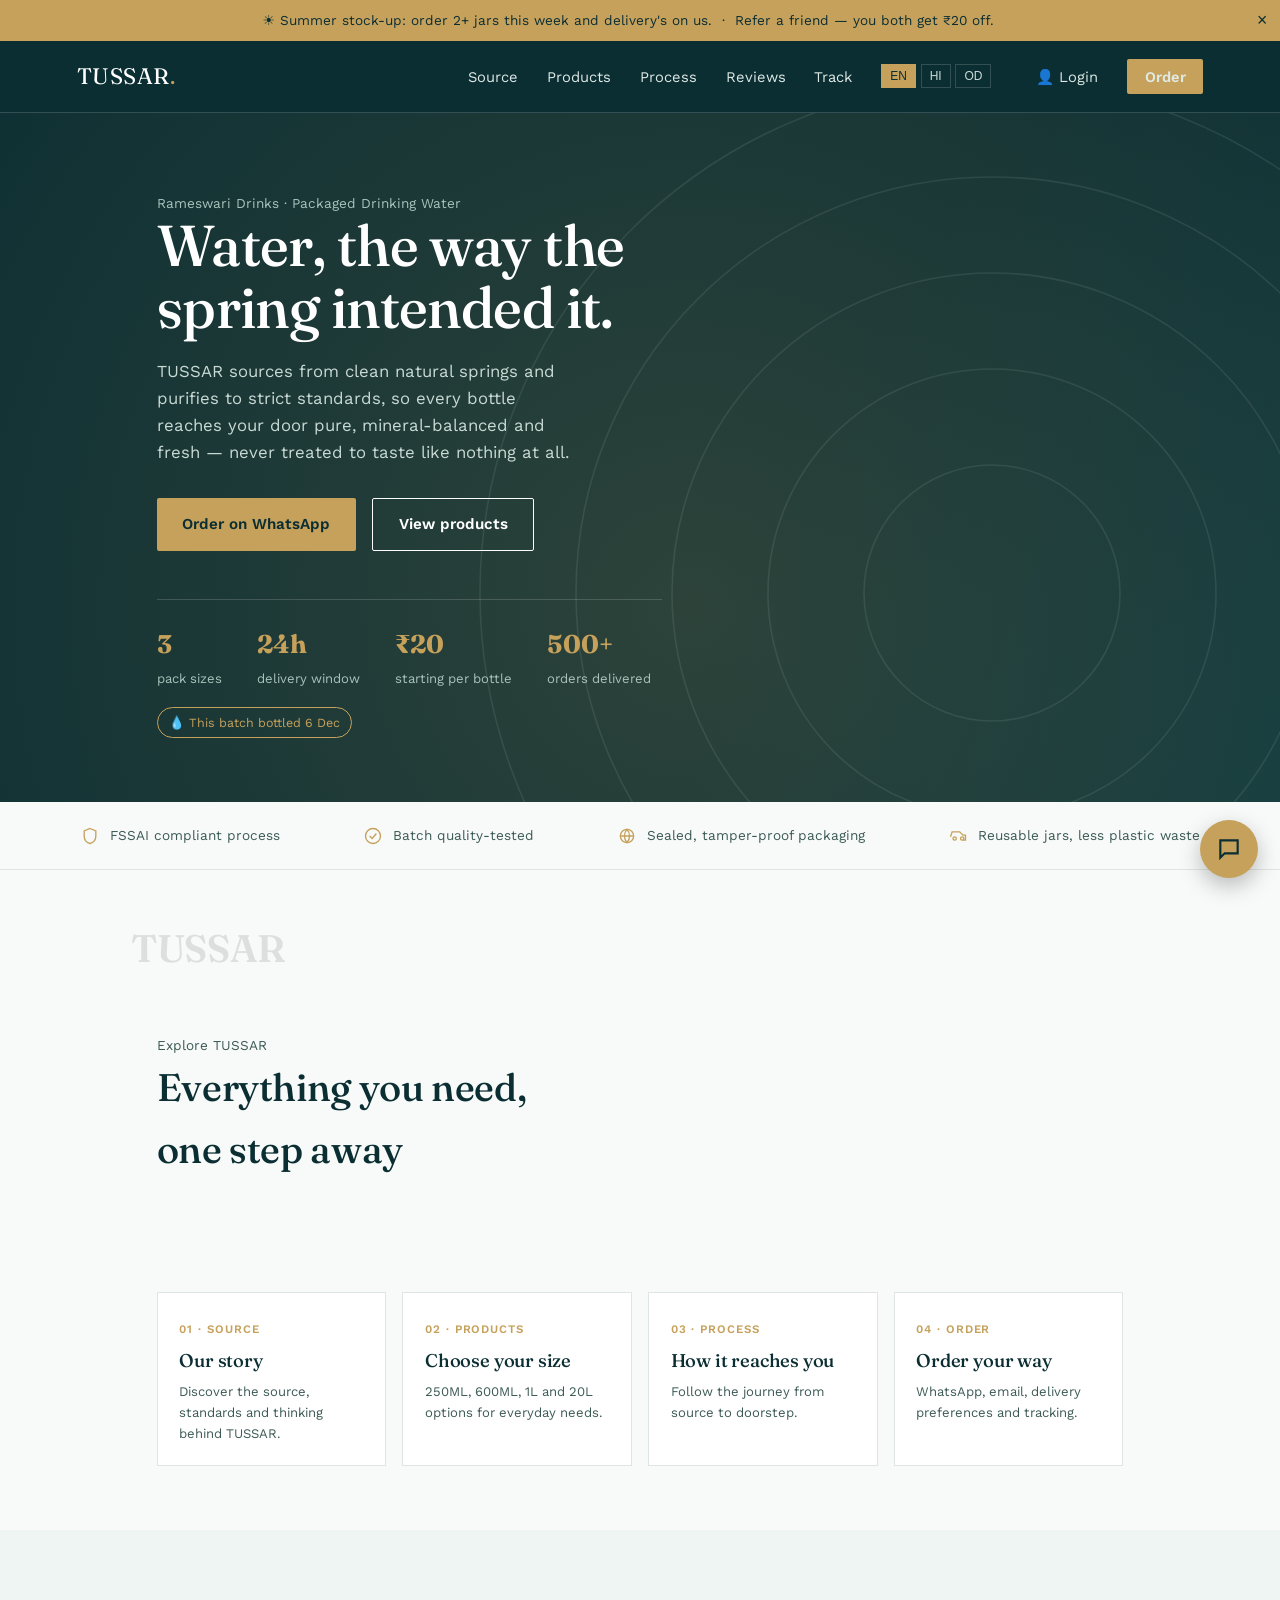
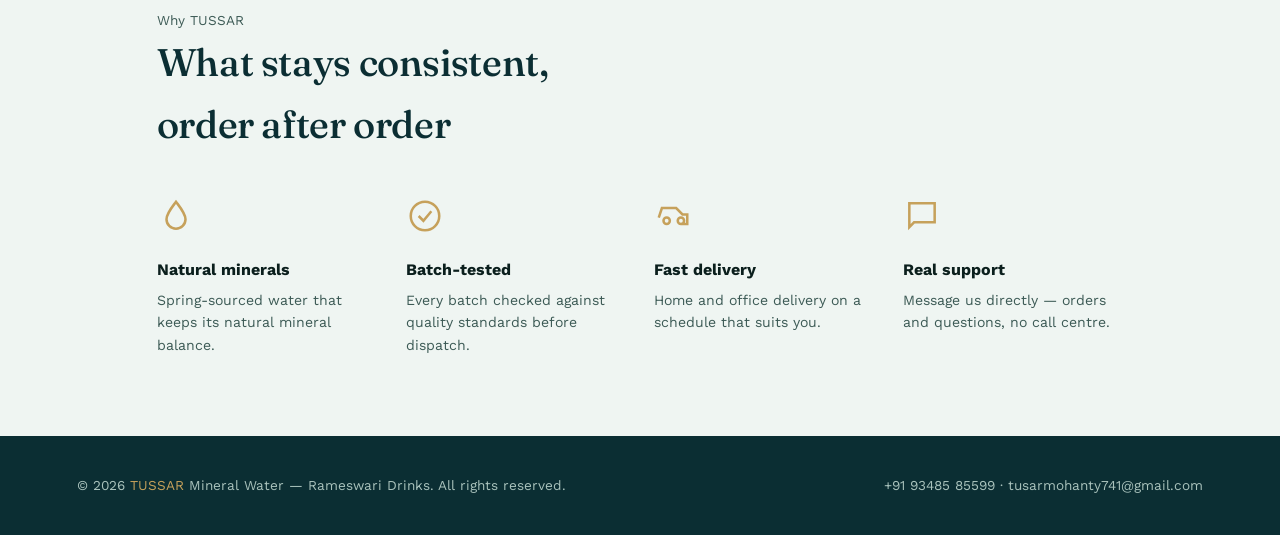
==== index.html @ 0dadae6a "Remove remaining box references and clarify product minimums" ====
<!DOCTYPE html>
<html lang="en">
<head>
<meta charset="utf-8" />
<meta name="viewport" content="width=device-width, initial-scale=1, viewport-fit=cover" />
<title>Water From the Source — TUSSAR</title>
<meta name="description" content="TUSSAR packaged drinking water — 250ML, 600ML and 1L bottles, plus 20L jars. Order directly on WhatsApp." />
<meta property="og:title" content="TUSSAR — Water From the Source" />
<meta property="og:description" content="TUSSAR packaged drinking water. 250ML bottles ₹8.33 each (minimum 24), 600ML bottles ₹15 (minimum 12), 1L bottles ₹20 (minimum 6), and 20L jars ₹60." />
<meta property="og:type" content="website" />
<meta name="twitter:card" content="summary" />
<meta name="twitter:title" content="TUSSAR — Water From the Source" />
<meta name="twitter:description" content="Spring-sourced packaged drinking water, delivered fresh to your door." />
<link rel="preconnect" href="https://fonts.googleapis.com">
<link rel="preconnect" href="https://fonts.gstatic.com" crossorigin>
<link href="https://fonts.googleapis.com/css2?family=Fraunces:opsz,wght@9..144,300;9..144,500;9..144,600&family=Work+Sans:wght@400;500;600&display=swap" rel="stylesheet">
<style>
:root{
  --deep:#0B2E33; --teal:#124953; --mist:#EFF5F2; --paper:#F7FAF8;
  --stone:#3C5A55; --gold:#C6A15B; --ink:#0B1F1D; --line:rgba(255,255,255,.16);
}
:root:not([data-theme="light"]){}
@media (prefers-color-scheme: dark){ :root:not([data-theme="light"]){ } }
:root[data-theme="dark"]{}
*{box-sizing:border-box;margin:0;padding:0}
html{scroll-behavior:smooth;scroll-padding-top:env(safe-area-inset-top,0px)}
body{
  font-family:"Work Sans",system-ui,Arial,sans-serif;background:var(--paper);color:var(--ink);
  line-height:1.6;overflow-x:hidden;
  padding-top:env(safe-area-inset-top,0px);padding-bottom:env(safe-area-inset-bottom,0px);
}
h1,h2,h3{font-family:"Fraunces",Georgia,serif;font-weight:500;letter-spacing:-.01em;color:var(--deep)}
img,svg{max-width:100%}
a{color:inherit}
.wrap{max-width:1120px;margin:0 auto;padding:0 6vw}
.btn{display:inline-flex;align-items:center;gap:.5rem;background:var(--deep);color:#fff;border:none;
  padding:.85rem 1.6rem;border-radius:2px;font-size:.95rem;font-weight:600;cursor:pointer;text-decoration:none;
  transition:background .2s ease}
.btn:hover{background:var(--teal)}
.btn-ghost{background:transparent;border:1px solid var(--deep);color:var(--deep)}
.btn-ghost:hover{background:var(--deep);color:#fff}
.btn-gold{background:var(--gold);color:var(--deep)}
.btn-gold:hover{background:#b18e49}

/* NAV */
header.nav{position:sticky;top:env(safe-area-inset-top,0px);z-index:50;background:var(--deep);
  border-bottom:1px solid var(--line)}
.nav-row{display:flex;align-items:center;justify-content:space-between;padding:1.1rem 6vw;color:#fff}
.brand{font-family:"Fraunces",serif;font-size:1.4rem;color:#fff;letter-spacing:.02em}
.brand span{color:var(--gold)}
.nav-links{list-style:none;display:flex;gap:1.8rem;align-items:center}
.nav-links a{text-decoration:none;color:#dfeae6;font-size:.92rem}
.nav-links a:hover{color:#fff}
.nav-order{background:var(--gold);color:var(--deep);padding:.55rem 1.1rem;border-radius:2px;font-weight:600;font-size:.88rem}
.menu-btn{display:none;background:none;border:none;color:#fff;font-size:1.5rem;cursor:pointer}

/* HERO */
.hero{background:var(--deep);color:#EFF5F2;position:relative;overflow:hidden}
.hero .wrap{display:grid;grid-template-columns:1.1fr .9fr;gap:3rem;align-items:center;
  padding-top:5rem;padding-bottom:4rem;position:relative;z-index:2}
.hero h1{color:#fff;font-size:clamp(2.3rem,4.6vw,3.6rem);line-height:1.08;max-width:14ch}
.hero p.lead{max-width:42ch;color:#c9dad5;margin-top:1.2rem;font-size:1.05rem}
.hero .cta-row{display:flex;gap:1rem;margin-top:2rem;flex-wrap:wrap}
.hero .stats{display:flex;gap:2.2rem;margin-top:3rem;border-top:1px solid var(--line);padding-top:1.5rem}
.hero .stats div b{display:block;font-family:"Fraunces",serif;font-size:1.6rem;color:var(--gold)}
.hero .stats div span{font-size:.82rem;color:#a9c2bc}
.contour{position:absolute;inset:0;opacity:.5;z-index:1}

/* SECTION shell */
.section{padding:5rem 0}
.eyebrow{font-size:.85rem;color:var(--stone)}
.section h2{font-size:clamp(1.8rem,3vw,2.4rem);max-width:16ch}
.two-col{display:grid;grid-template-columns:1fr 1fr;gap:3.5rem;align-items:center}
.section p.body{color:var(--stone);max-width:56ch;margin-top:1rem}

/* ABOUT */
.about{background:var(--mist)}
.ring-art{aspect-ratio:1/1;display:flex;align-items:center;justify-content:center}

/* PRODUCTS */
.grid3{display:grid;grid-template-columns:repeat(3,1fr);gap:1.6rem;margin-top:2.6rem}
.card{background:var(--paper);border:1px solid #dfe6e2;padding:2rem 1.6rem;position:relative}
.card .icon{width:64px;height:64px;margin-bottom:1.2rem}
.card h3{font-size:1.15rem}
.card .price{font-family:"Fraunces",serif;font-size:1.7rem;color:var(--deep);margin:.6rem 0}
.card .price small{font-family:"Work Sans";font-size:.85rem;color:var(--stone);font-weight:400}
.card ul{margin:.8rem 0 1.4rem;padding-left:1.1rem;color:var(--stone);font-size:.9rem}
.card ul li{margin-bottom:.3rem}
.card .btn{width:100%;justify-content:center}

/* FEATURES */
.features-row{display:grid;grid-template-columns:repeat(4,1fr);gap:1.8rem;margin-top:2.6rem}
.feat h4{font-size:1rem;margin-bottom:.4rem}
.feat p{font-size:.88rem;color:var(--stone)}
.feat .icon{width:38px;height:38px;margin-bottom:.9rem;color:var(--gold)}

/* GALLERY */
.gallery{background:var(--deep);color:#EFF5F2}
.gallery h2{color:#fff}
.gal-grid{display:grid;grid-template-columns:repeat(4,1fr);gap:1px;margin-top:2.6rem;background:var(--line)}
.gal-tile{background:var(--teal);padding:2.2rem 1.2rem;display:flex;flex-direction:column;gap:1rem;min-height:190px}
.gal-tile .icon{width:34px;height:34px;color:var(--gold)}
.gal-tile h4{font-size:.95rem;color:#fff;font-weight:500;font-family:"Work Sans"}
.gal-tile p{font-size:.82rem;color:#b9cfc9}

/* REVIEWS */
.rev-grid{display:grid;grid-template-columns:repeat(3,1fr);gap:1.5rem;margin-top:2.6rem}
.rev-card{border-left:3px solid var(--gold);padding:.2rem 0 .2rem 1.2rem}
.rev-card p{font-style:italic;color:var(--stone)}
.rev-card b{display:block;margin-top:.8rem;font-size:.9rem;color:var(--deep)}
.rev-form{margin-top:2.6rem;display:grid;grid-template-columns:1fr 1fr auto;gap:.8rem}
.rev-form textarea{grid-column:1/4}
.rev-form input,.rev-form textarea{border:1px solid #cfd9d5;padding:.7rem;font-family:inherit;background:var(--paper)}

/* ORDER */
.order{background:var(--mist)}
.order-panel{display:grid;grid-template-columns:1fr 1fr;gap:3rem}
.order-form{display:grid;gap:.9rem}
.order-form input,.order-form select,.order-form textarea{
  border:1px solid #cfd9d5;padding:.8rem;font-family:inherit;font-size:.95rem;background:#fff}
.order-form label{font-size:.82rem;color:var(--stone);margin-bottom:-.4rem}
.total-row{font-family:"Fraunces",serif;font-size:1.3rem;color:var(--deep)}
.contact-card{background:var(--deep);color:#fff;padding:2.2rem}
.contact-card h3{color:#fff;font-size:1.2rem;margin-bottom:1.2rem}
.contact-card a{display:block;color:#dfeae6;text-decoration:none;margin-bottom:.7rem;font-size:.95rem}
.contact-card a:hover{color:var(--gold)}
.contact-intro{color:#a9c2bc;font-size:.88rem;margin:-.5rem 0 1.1rem}
.contact-action{display:flex!important;align-items:center;gap:.75rem;padding:.75rem .8rem;border:1px solid rgba(255,255,255,.14);border-radius:8px;margin-bottom:.65rem!important;background:rgba(255,255,255,.04)}
.contact-action span{display:flex;flex-direction:column;line-height:1.25}
.contact-action small{color:#a9c2bc;font-size:.72rem;margin-top:.15rem}
.order-actions{display:grid;grid-template-columns:1fr 1fr 1fr;gap:.65rem}
.order-actions .btn{width:100%;text-align:center;display:flex;align-items:center;justify-content:center;min-height:48px}
.btn-mail{background:#fff;color:var(--deep);border:1px solid var(--deep);font-family:inherit;font-weight:600;cursor:pointer}
.btn-call{background:var(--teal);color:#fff!important;border:1px solid var(--teal);text-decoration:none;font-family:inherit;font-weight:600}
.btn-mail:hover,.btn-call:hover{transform:translateY(-2px)}
.voice-order-btn{width:100%;margin-top:.7rem;border:1px dashed var(--gold);background:rgba(198,161,91,.08);color:var(--deep);padding:.75rem;font:600 .9rem "Work Sans",sans-serif;cursor:pointer;border-radius:2px}
.voice-order-btn:hover{background:rgba(198,161,91,.18);transform:translateY(-1px)}
.voice-order-status{font-size:.78rem;color:var(--stone);margin-top:.45rem}
.delivery-eta{margin-top:.8rem;padding:.75rem;border-left:3px solid var(--gold);background:rgba(198,161,91,.08);color:#dfeae6;font-size:.84rem;display:none}
.delivery-eta.show{display:block}
@media(max-width:700px){.order-actions{grid-template-columns:1fr}.order-actions .btn{min-height:52px}}

/* DELIVERY OPTIONS */
.delivery-options{display:grid;gap:.65rem;margin-top:.25rem}.delivery-option{display:flex;align-items:flex-start;gap:.6rem;border:1px solid #cfd9d5;background:#fff;padding:.7rem .8rem}.delivery-option input{margin-top:.25rem}.delivery-option strong{display:block;color:var(--deep);font-size:.9rem}.delivery-option small{display:block;color:var(--stone);font-size:.75rem}.delivery-base{font-size:.78rem;color:var(--stone);margin-top:.35rem}.delivery-base a{color:var(--deep);font-weight:600}.delivery-breakdown{font-size:.82rem;color:var(--stone)}
/* ORDER TRACKING */
.tracking{background:var(--paper)}
.track-box{max-width:760px;margin:2rem auto 0;background:#fff;border:1px solid #dfe6e2;padding:1.5rem}
.track-form{display:grid;grid-template-columns:1fr auto;gap:.7rem}
.track-form input{border:1px solid #cfd9d5;padding:.8rem;font-family:inherit;font-size:.95rem}
.track-result{display:none;margin-top:1.4rem;border-top:1px solid #dfe6e2;padding-top:1.3rem}
.track-result.show{display:block}
.track-id{font-family:"Fraunces",serif;color:var(--deep);font-size:1.15rem;margin-bottom:1rem}
.track-steps{display:grid;gap:.8rem}
.track-step{display:flex;align-items:center;gap:.8rem;color:#8a9b97}
.track-dot{width:28px;height:28px;border:2px solid #cfd9d5;border-radius:50%;display:grid;place-items:center;flex-shrink:0;font-size:.75rem}
.track-step.active{color:var(--deep);font-weight:600}
.track-step.active .track-dot{background:var(--gold);border-color:var(--gold);color:var(--deep)}
.track-note{font-size:.8rem;color:var(--stone);margin-top:1rem}
@media(max-width:560px){.track-form{grid-template-columns:1fr}.track-box{padding:1rem}}
/* FOOTER */
footer{background:var(--deep);color:#a9c2bc;padding:2.4rem 6vw;font-size:.85rem;
  display:flex;justify-content:space-between;flex-wrap:wrap;gap:.6rem}
footer span{color:var(--gold)}

/* ACCOUNT / LOGIN */
.account-btn{border:1px solid rgba(255,255,255,.28);background:transparent;color:#fff;padding:.55rem .8rem;border-radius:3px;cursor:pointer;font:600 .82rem "Work Sans",sans-serif;transition:.2s}
.account-btn:hover{background:var(--gold);color:var(--deep);border-color:var(--gold)}
.auth-overlay{position:fixed;inset:0;background:rgba(3,18,20,.72);backdrop-filter:blur(5px);z-index:200;display:none;align-items:center;justify-content:center;padding:1rem}
.auth-overlay.open{display:flex}
.auth-modal{width:min(430px,94vw);max-height:90vh;overflow:auto;background:#fff;border:1px solid #dfe6e2;box-shadow:0 20px 60px rgba(0,0,0,.3);padding:1.5rem;position:relative}
.auth-close{position:absolute;right:1rem;top:.8rem;border:none;background:none;font-size:1.5rem;color:var(--stone);cursor:pointer}
.auth-modal h2{font-size:1.7rem;margin-bottom:.25rem}
.auth-sub{font-size:.82rem;color:var(--stone);margin-bottom:1.2rem}
.auth-tabs{display:grid;grid-template-columns:1fr 1fr;border-bottom:1px solid #dfe6e2;margin-bottom:1rem}
.auth-tab{border:none;background:none;padding:.7rem;cursor:pointer;color:var(--stone);font-weight:600}
.auth-tab.active{color:var(--deep);border-bottom:2px solid var(--gold)}
.auth-form{display:grid;gap:.75rem}
.auth-form label{font-size:.78rem;color:var(--stone)}
.auth-form input{border:1px solid #cfd9d5;padding:.75rem;font:inherit;width:100%}
.auth-form button{margin-top:.25rem}
.auth-note{font-size:.72rem;color:#71817d;margin-top:.8rem;line-height:1.5}
.profile-panel{display:none}
.profile-panel.show{display:block}
.profile-head{display:flex;align-items:center;gap:.8rem;padding:.9rem;background:var(--mist);margin-bottom:1rem}
.profile-avatar{width:44px;height:44px;border-radius:50%;background:var(--deep);color:var(--gold);display:grid;place-items:center;font-size:1.1rem}
.profile-head strong{display:block;color:var(--deep)}
.profile-head small{color:var(--stone)}
.profile-card{border:1px solid #dfe6e2;padding:1rem;margin-bottom:.75rem}
.profile-card h3{font-size:1rem;margin-bottom:.7rem}
.profile-actions{display:grid;grid-template-columns:1fr 1fr;gap:.6rem}
.profile-actions button{padding:.7rem;border:1px solid #cfd9d5;background:#fff;cursor:pointer;font:600 .8rem "Work Sans",sans-serif}
.profile-actions button:hover{background:var(--mist)}
.order-history{display:grid;gap:.55rem}
.history-item{border:1px solid #dfe6e2;padding:.7rem;font-size:.8rem}
.history-item strong{color:var(--deep)}
.history-empty{font-size:.8rem;color:var(--stone)}
.payment-box{background:var(--mist);padding:.8rem;font-size:.8rem;color:var(--stone)}
@media(max-width:700px){.account-btn{padding:.5rem .65rem}.account-btn span{display:none}}
/* CHATBOT */
#chat-toggle{position:fixed;bottom:22px;right:22px;z-index:80;width:58px;height:58px;border-radius:50%;
  background:var(--gold);border:none;cursor:pointer;box-shadow:0 8px 22px rgba(0,0,0,.25);
  display:flex;align-items:center;justify-content:center}
#chat-toggle svg{width:26px;height:26px;color:var(--deep)}
#chat-panel{position:fixed;bottom:92px;right:22px;z-index:80;width:min(340px,88vw);height:min(460px,70vh);
  background:#fff;border:1px solid #dfe6e2;box-shadow:0 16px 40px rgba(0,0,0,.22);display:none;
  flex-direction:column;overflow:hidden}
#chat-panel.open{display:flex}
.chat-head{background:var(--deep);color:#fff;padding:.9rem 1.1rem}
.chat-head-row{display:flex;align-items:center;justify-content:space-between;gap:.5rem}
.chat-head b{font-family:"Fraunces",serif;font-weight:500}
.chat-head span{display:block;font-size:.78rem;color:#a9c2bc}
.chat-icon-btn{border:1px solid rgba(255,255,255,.25);background:transparent;color:#fff;border-radius:50%;width:32px;height:32px;cursor:pointer}
.chat-icon-btn.active{background:var(--gold);color:var(--deep)}
.chat-languages{display:flex;gap:.35rem;margin-top:.55rem}
.chat-lang{border:1px solid rgba(255,255,255,.3);background:transparent;color:#fff;padding:.25rem .5rem;border-radius:14px;font-size:.7rem;cursor:pointer}
.chat-lang.active{background:var(--gold);border-color:var(--gold);color:var(--deep)}
.chat-body{flex:1;overflow-y:auto;padding:.9rem;display:flex;flex-direction:column;gap:.6rem;background:var(--mist)}
.msg{max-width:85%;padding:.6rem .8rem;font-size:.88rem;border-radius:2px;line-height:1.45;white-space:pre-wrap}
.msg.bot{background:#fff;border:1px solid #dfe6e2;align-self:flex-start}
.msg.user{background:var(--deep);color:#fff;align-self:flex-end}
.chips{display:flex;flex-wrap:wrap;gap:.4rem;padding:.6rem .9rem;border-top:1px solid #eef1ef}
.chip{font-size:.76rem;border:1px solid var(--gold);color:var(--stone);background:#fff;padding:.35rem .6rem;border-radius:20px;cursor:pointer}
.chip:hover{background:var(--gold);color:var(--deep)}
.chat-input{display:flex;border-top:1px solid #eef1ef}
.chat-input input{flex:1;min-width:0;border:none;padding:.8rem;font-family:inherit;font-size:.88rem}
.chat-input button{border:none;background:var(--deep);color:#fff;padding:0 .8rem;cursor:pointer}
#chatMic.listening{background:var(--gold);color:var(--deep);animation:chatPulse 1s infinite}
@keyframes chatPulse{50%{transform:scale(1.08)}}

/* TRUST STRIP */
.trust{background:var(--paper);border-bottom:1px solid #dfe6e2}
.trust-row{display:flex;justify-content:space-between;gap:1.2rem;padding:1.4rem 0;flex-wrap:wrap}
.trust-item{display:flex;align-items:center;gap:.6rem;font-size:.85rem;color:var(--stone)}
.trust-item svg{width:20px;height:20px;color:var(--gold);flex-shrink:0}

/* PLANS */
.plans{background:var(--paper)}
.plan-row{display:grid;grid-template-columns:repeat(3,1fr);gap:1.6rem;margin-top:2.6rem}
.plan{border:1px solid #dfe6e2;padding:1.8rem}
.plan.pop{border-color:var(--gold);position:relative}
.plan.pop:before{content:"Most chosen";position:absolute;top:-12px;left:1.8rem;background:var(--gold);
  color:var(--deep);font-size:.72rem;font-weight:600;padding:.25rem .6rem}
.plan h4{font-family:"Fraunces",serif;font-size:1.1rem;color:var(--deep);margin-bottom:.4rem}
.plan .p{font-size:.88rem;color:var(--stone);margin-bottom:1rem}
.plan ul{padding-left:1.1rem;color:var(--stone);font-size:.88rem}
.plan ul li{margin-bottom:.3rem}

/* PINCODE CHECK */
.pincode-check{margin-top:1.4rem;display:flex;gap:.6rem}
.pincode-check input{flex:1;border:1px solid #cfd9d5;padding:.7rem;font-family:inherit;background:#fff}
#pincodeResult{margin-top:.7rem;font-size:.86rem}

/* FAQ ACCORDION */
.faq-list{margin-top:2.2rem;border-top:1px solid #dfe6e2}
.faq-item{border-bottom:1px solid #dfe6e2}
.faq-q{width:100%;text-align:left;background:none;border:none;padding:1.1rem 0;font-family:"Fraunces",serif;
  font-size:1.02rem;color:var(--deep);cursor:pointer;display:flex;justify-content:space-between;
  align-items:center;gap:1rem}
.faq-q span{font-size:1.2rem;color:var(--gold);flex-shrink:0}
.faq-a{max-height:0;overflow:hidden;color:var(--stone);font-size:.92rem;transition:max-height .25s ease}
.faq-item.open .faq-a{max-height:200px;padding-bottom:1.1rem}

@media (max-width:860px){
  .hero .wrap{grid-template-columns:1fr;padding-top:3rem}
  .contour{display:none}
  .two-col,.order-panel{grid-template-columns:1fr}
  .grid3,.features-row,.gal-grid,.rev-grid,.plan-row{grid-template-columns:1fr 1fr}

  /* Mobile navigation: keep the menu above the page and close it after navigation. */
  header.nav{position:sticky;top:env(safe-area-inset-top,0px);z-index:100}
  .nav-row{position:relative}
  .nav-links{
    display:none;
    position:absolute;
    top:100%;
    left:0;
    right:0;
    max-height:calc(100vh - 78px);
    overflow-y:auto;
    -webkit-overflow-scrolling:touch;
    background:var(--deep);
    flex-direction:column;
    align-items:center;
    gap:0;
    padding:1rem 6vw 1.25rem;
    border-top:1px solid var(--line);
    box-shadow:0 12px 24px rgba(0,0,0,.22);
  }
  .nav-links.open{display:flex}
  .nav-links li{width:100%;text-align:center}
  .nav-links a{
    display:block;
    padding:.9rem .5rem;
  }
  .nav-links .nav-order{margin:.5rem auto 0;width:max-content}
  .menu-btn{display:block;position:relative;z-index:101}
  .trust-row{justify-content:flex-start}
}
@media (max-width:560px){
  .grid3,.features-row,.gal-grid,.rev-grid,.plan-row{grid-template-columns:1fr}
  .rev-form{grid-template-columns:1fr}
  .rev-form textarea{grid-column:auto}
  #chat-panel{right:12px;bottom:84px;width:92vw}
  .pincode-check{flex-direction:column}
  footer{flex-direction:column;text-align:left}
}

/* PROGRESS BAR */
#scrollBar{position:fixed;top:env(safe-area-inset-top,0px);left:0;height:3px;background:var(--gold);
  width:0%;z-index:90;transition:width .1s linear}

/* SEASONAL BANNER */
#seasonBanner{background:var(--gold);color:var(--deep);text-align:center;font-size:.85rem;
  padding:.6rem 2.5rem .6rem 1rem;position:relative}
#seasonBanner button{position:absolute;right:.8rem;top:50%;transform:translateY(-50%);background:none;
  border:none;font-size:1.1rem;cursor:pointer;color:var(--deep)}

/* LANG TOGGLE */
.lang-toggle{display:flex;gap:.3rem;margin-right:1rem}
.lang-toggle button{background:none;border:1px solid var(--line);color:#c9dad5;font-size:.75rem;
  padding:.25rem .5rem;cursor:pointer}
.lang-toggle button.active{background:var(--gold);color:var(--deep);border-color:var(--gold)}
.lang-toggle button{position:relative;overflow:hidden;transition:transform .18s ease,box-shadow .18s ease,background .18s ease}
.lang-toggle button:active{transform:scale(.9)}
.lang-toggle button.lang-selected{animation:langPop .45s ease}
@keyframes langPop{
  0%{transform:scale(.9)}
  55%{transform:scale(1.12)}
  100%{transform:scale(1)}
}
.nav-links a{transition:color .2s ease,transform .2s ease}
.nav-links a:active{transform:scale(.94)}
.nav-links a.nav-clicked{animation:navTap .35s ease}
@keyframes navTap{
  50%{color:var(--gold);transform:scale(1.06)}
}

/* HERO ANIMATION */
@keyframes riseIn{from{opacity:0;transform:translateY(14px)}to{opacity:1;transform:translateY(0)}}
.hero .wrap>div:first-child>*{animation:riseIn .7s ease both}
.hero .wrap>div:first-child>*:nth-child(2){animation-delay:.08s}
.hero .wrap>div:first-child>*:nth-child(3){animation-delay:.16s}
.hero .wrap>div:first-child>*:nth-child(4){animation-delay:.24s}
.hero .wrap>div:first-child>*:nth-child(5){animation-delay:.32s}
@media (prefers-reduced-motion:reduce){.hero .wrap>div:first-child>*{animation:none}}

/* BULK TABLE */
.bulk-table{width:100%;border-collapse:collapse;font-size:.85rem;margin-top:.8rem}
.bulk-table td{padding:.35rem 0;color:var(--stone);border-top:1px solid #dfe6e2}
.bulk-table td:last-child{text-align:right;color:var(--deep);font-weight:600}

/* CORPORATE FORM */
.corp{background:var(--deep);color:#fff}
.corp h2{color:#fff}
.corp .body{color:#c9dad5}
.corp-form{display:grid;grid-template-columns:1fr 1fr;gap:.9rem;margin-top:2rem}
.corp-form textarea{grid-column:1/3}
.corp-form input,.corp-form textarea{border:1px solid var(--line);background:var(--teal);color:#fff;
  padding:.8rem;font-family:inherit}
.corp-form input::placeholder,.corp-form textarea::placeholder{color:#a9c2bc}
.corp-form button{grid-column:1/3;justify-self:start}

/* GEO + REPEAT */
.geo-link{background:none;border:none;color:var(--gold);text-decoration:underline;cursor:pointer;
  font-size:.82rem;padding:0;margin-top:.6rem}
.repeat-btn{font-size:.82rem;background:none;border:1px dashed var(--stone);color:var(--stone);
  padding:.5rem .8rem;cursor:pointer;margin-bottom:.4rem}

/* PRINT RECEIPT */
#receipt{display:none}
@media print{
  body *{visibility:hidden}
  #receipt,#receipt *{visibility:visible}
  #receipt{display:block;position:absolute;top:0;left:0;width:100%;padding:2rem}
}

@media (max-width:860px){
  .corp-form{grid-template-columns:1fr}
  .corp-form textarea,.corp-form button{grid-column:auto}
  .lang-toggle{margin:0 0 .6rem}
}

/* CUSTOM SCROLLBAR + CURSOR */
::-webkit-scrollbar{width:10px}
::-webkit-scrollbar-track{background:var(--mist)}
::-webkit-scrollbar-thumb{background:var(--gold);border:2px solid var(--mist)}
a,button,.btn,.chip,.faq-q{cursor:url('data:image/svg+xml;utf8,<svg xmlns="http://www.w3.org/2000/svg" width="22" height="22"><circle cx="11" cy="11" r="8" fill="none" stroke="%23C6A15B" stroke-width="2"/></svg>') 11 11,pointer}

/* WAVY DIVIDER */
.wave{display:block;width:100%;line-height:0;margin-top:-1px}
.wave svg{width:100%;height:60px;display:block}

/* RIPPLE */
.btn{position:relative;overflow:hidden}
.ripple{position:absolute;border-radius:50%;background:rgba(255,255,255,.5);transform:scale(0);
  animation:rippleAnim .55s ease-out;pointer-events:none}
@keyframes rippleAnim{to{transform:scale(3);opacity:0}}

/* LIQUID TEXT */
.liquid{font-family:"Fraunces",serif;font-size:clamp(2.2rem,7vw,4.5rem);font-weight:600;
  background:linear-gradient(0deg,var(--gold) 0%,var(--gold) 50%,#dcdfdd 50%,#dcdfdd 100%);
  background-size:100% 220%;background-position:0 100%;-webkit-background-clip:text;background-clip:text;
  color:transparent;transition:background-position 1.8s ease}
.liquid.filled{background-position:0 0}

/* CARD TILT + SHINE + TINTS */
.card{transition:transform .3s ease,box-shadow .3s ease;overflow:hidden}
.card:hover{transform:rotate(-.6deg) translateY(-4px);box-shadow:0 18px 30px rgba(11,46,51,.12)}
.card .icon{transition:transform .3s ease}
.card:hover .icon{transform:scale(1.06) rotate(2deg)}
.card.tint-blue{background:linear-gradient(180deg,#eef8fb,var(--paper) 40%)}
.card.tint-gold{background:linear-gradient(180deg,#fbf5e8,var(--paper) 40%)}
.card.tint-green{background:linear-gradient(180deg,#eef7f2,var(--paper) 40%)}

/* MINERAL CHART */
.mineral-row{display:flex;align-items:center;gap:1rem;margin-bottom:.9rem}
.mineral-row span{width:110px;font-size:.85rem;color:var(--stone);flex-shrink:0}
.mineral-bar{flex:1;height:8px;background:#dfe6e2}
.mineral-bar i{display:block;height:100%;background:var(--gold)}
.mineral-row b{width:60px;text-align:right;font-size:.85rem;color:var(--deep)}

/* JOURNEY SCROLL STRIP */
.journey{display:flex;gap:1px;overflow-x:auto;scroll-snap-type:x mandatory;margin-top:2.6rem;background:var(--line)}
.journey .step{scroll-snap-align:start;min-width:240px;background:var(--teal);color:#fff;padding:2rem 1.6rem;flex-shrink:0}
.journey .step b{display:block;font-family:"Fraunces",serif;font-size:1.5rem;color:var(--gold);margin-bottom:.4rem}
.journey .step p{font-size:.85rem;color:#b9cfc9}

/* FOUNDER NOTE */
.founder{border-left:3px solid var(--gold);padding-left:1.4rem;margin-top:2.6rem;max-width:60ch}
.founder p{font-style:italic;color:var(--stone);font-size:1.02rem}
.founder b{display:block;margin-top:.8rem;color:var(--deep);font-style:normal}

/* HERO DRIFT */
.hero{position:relative}
.hero:before{content:"";position:absolute;inset:0;z-index:0;
  background:radial-gradient(circle at 30% 40%,rgba(198,161,91,.18),transparent 55%),
             radial-gradient(circle at 75% 65%,rgba(20,83,92,.5),transparent 55%);
  background-size:180% 180%;animation:driftBg 16s ease-in-out infinite}
@keyframes driftBg{0%,100%{background-position:0% 0%}50%{background-position:100% 60%}}
@media (prefers-reduced-motion:reduce){.hero:before{animation:none}.liquid{transition:none}}

.badge-fresh{display:inline-flex;align-items:center;gap:.4rem;font-size:.78rem;color:var(--gold);
  border:1px solid var(--gold);padding:.3rem .7rem;border-radius:20px;margin-top:1rem}
</style>
<style>
body{opacity:0;transform:translateY(8px);transition:opacity .42s ease,transform .42s ease}body.page-ready{opacity:1;transform:none}body.page-leaving{opacity:0;transform:translateY(-8px)}
.nav-links a{position:relative;transition:color .25s ease,transform .25s ease}.nav-links a::after{content:"";position:absolute;left:0;right:0;bottom:-8px;height:2px;background:var(--gold);transform:scaleX(0);transition:transform .28s ease}.nav-links a:hover{transform:translateY(-2px)}.nav-links a:hover::after,.nav-links a.active::after{transform:scaleX(1)}.nav-links a.active{color:#fff}
.page-intro{padding:2.4rem 0 0;background:var(--paper)}.page-intro .wrap{display:flex;align-items:end;gap:2rem}.page-intro .kicker{font-size:.76rem;letter-spacing:.14em;text-transform:uppercase;color:var(--gold);font-weight:600}.page-intro h1{font-size:clamp(2rem,5vw,3.4rem);margin-top:.25rem}.page-intro p{max-width:50ch;color:var(--stone);margin-top:.5rem}.explore-grid{display:grid;grid-template-columns:repeat(4,1fr);gap:1rem;margin:2rem auto 0;max-width:1120px;padding:0 6vw 4rem}.explore-card{padding:1.35rem;background:#fff;border:1px solid #dfe6e2;text-decoration:none;transition:transform .3s ease,box-shadow .3s ease,border-color .3s ease}.explore-card:hover{transform:translateY(-6px);box-shadow:0 16px 35px rgba(11,46,51,.10);border-color:var(--gold)}.explore-card span{font-size:.72rem;color:var(--gold);font-weight:600;letter-spacing:.08em}.explore-card h3{margin:.35rem 0;font-size:1.15rem}.explore-card p{font-size:.82rem;color:var(--stone)}@media(max-width:760px){.page-intro .wrap{display:block}.explore-grid{grid-template-columns:1fr 1fr}}@media(max-width:480px){.explore-grid{grid-template-columns:1fr}}@media(prefers-reduced-motion:reduce){body,.nav-links a,.nav-links a::after,.explore-card{transition:none!important}}
</style></head><div class="auth-overlay" id="authOverlay" onclick="if(event.target===this)closeAuthModal()">
  <div class="auth-modal" role="dialog" aria-modal="true" aria-labelledby="authTitle">
    <button class="auth-close" type="button" onclick="closeAuthModal()" aria-label="Close">×</button>
    <h2 id="authTitle">Your TUSSAR Account</h2>
    <p class="auth-sub" id="authSub">Login to view your orders, profile and payment options.</p>

    <div id="authBox">
      <div class="auth-tabs">
        <button class="auth-tab active" id="loginTab" type="button" onclick="showAuthTab('login')">Login</button>
        <button class="auth-tab" id="signupTab" type="button" onclick="showAuthTab('signup')">Create account</button>
      </div>

      <form class="auth-form" id="loginForm" onsubmit="return loginCustomer(event)">
        <div><label>Email or mobile</label><input id="loginIdentity" required autocomplete="username" placeholder="Email or mobile number"></div>
        <div><label>Password</label><input id="loginPassword" type="password" required autocomplete="current-password" placeholder="Password"></div>
        <button class="btn btn-gold" type="submit">🔐 Login</button>
      </form>

      <form class="auth-form" id="signupForm" style="display:none" onsubmit="return signupCustomer(event)">
        <div><label>Full name</label><input id="signupName" required autocomplete="name" placeholder="Your name"></div>
        <div><label>Mobile</label><input id="signupPhone" required autocomplete="tel" placeholder="10-digit mobile"></div>
        <div><label>Email</label><input id="signupEmail" type="email" required autocomplete="email" placeholder="you@example.com"></div>
        <div><label>Password</label><input id="signupPassword" type="password" minlength="6" required autocomplete="new-password" placeholder="Minimum 6 characters"></div>
        <button class="btn btn-gold" type="submit">✨ Create account</button>
      </form>
      <p class="auth-note">Account UI is ready. For production, authentication, order history and payment records should be stored in a secure backend/database rather than browser storage.</p>
    </div>

    <div class="profile-panel" id="profilePanel">
      <div class="profile-head">
        <div class="profile-avatar" id="profileAvatar">T</div>
        <div><strong id="profileName">Customer</strong><small id="profileContact">—</small></div>
      </div>

      <div class="profile-card">
        <h3>📦 Order history</h3>
        <div class="order-history" id="orderHistory"></div>
      </div>

      <div class="profile-card">
        <h3>💳 Payments</h3>
        <div class="payment-box">Payment history and saved payment methods will appear here after the secure payment backend is connected.</div>
      </div>

      <div class="profile-card">
        <h3>👤 Profile</h3>
        <div class="profile-actions">
          <button type="button" onclick="showProfileMessage('Address book')">📍 Address book</button>
          <button type="button" onclick="showProfileMessage('Profile editing')">✏️ Edit profile</button>
        </div>
      </div>

      <button class="btn btn-ghost" type="button" style="width:100%;justify-content:center" onclick="logoutCustomer()">Log out</button>
      <p class="auth-note" id="profileMessage"></p>
    </div>
  </div>
</div>

<div id="scrollBar"></div>
<div id="seasonBanner" style="display:none">☀️ Summer stock-up: order 2+ jars this week and delivery's on us. &nbsp;·&nbsp; Refer a friend — you both get ₹20 off.
  <button onclick="dismissBanner()" aria-label="Dismiss">×</button>
</div>

<header class="nav"><div class="nav-row"><a class="brand" href="index.html" style="text-decoration:none">TUSSAR<span>.</span></a><ul class="nav-links" id="navLinks"><li><a href="about.html" data-page="about">Source</a></li><li><a href="products.html" data-page="products">Products</a></li><li><a href="process.html" data-page="process">Process</a></li><li><a href="reviews.html" data-page="reviews">Reviews</a></li><li><a href="track.html" data-page="track">Track</a></li><li class="lang-toggle"><button class="active" data-lang="en" onclick="setLang('en')">EN</button><button data-lang="hi" onclick="setLang('hi')">HI</button><button data-lang="or" onclick="setLang('or')">OD</button></li><li><a href="#" onclick="openAuthModal();return false;">👤 <span id="accountBtnText">Login</span></a></li><li><a href="order.html" class="nav-order" data-page="order">Order</a></li></ul><button class="menu-btn" id="menuBtn" aria-label="Menu">☰</button></div></header><section class="hero">
  <svg class="contour" viewBox="0 0 800 600" preserveAspectRatio="xMaxYMid slice">
    <g fill="none" stroke="#EFF5F2" stroke-opacity=".18">
      <circle cx="620" cy="300" r="80"/><circle cx="620" cy="300" r="140"/>
      <circle cx="620" cy="300" r="200"/><circle cx="620" cy="300" r="260"/>
      <circle cx="620" cy="300" r="320"/>
    </g>
  </svg>
  <div class="wrap">
    <div>
      <p class="eyebrow" style="color:#a9c2bc">Rameswari Drinks · Packaged Drinking Water</p>
      <h1 data-i18n="heroTitle">Water, the way the spring intended it.</h1>
      <p class="lead" data-i18n="heroLead">TUSSAR sources from clean natural springs and purifies to strict standards, so every bottle reaches your door pure, mineral‑balanced and fresh — never treated to taste like nothing at all.</p>
      <div class="cta-row">
        <a class="btn btn-gold" id="heroWhatsAppBtn" data-i18n="heroCta1" href="https://wa.me/919348585599" target="_blank" rel="noopener" onclick="openWhatsAppOrder(); return false;">Order on WhatsApp</a>
        <a class="btn btn-ghost" style="color:#fff;border-color:#fff" data-i18n="heroCta2" href="products.html">View products</a>
      </div>
      <div class="stats">
        <div><b>3</b><span>pack sizes</span></div>
        <div><b>24h</b><span>delivery window</span></div>
        <div><b>₹20</b><span>starting per bottle</span></div>
        <div><b>500+</b><span>orders delivered</span></div>
      </div>
      <div class="badge-fresh" id="freshBadge">💧 This batch bottled within the last 24 hours</div>
    </div>
    <div></div>
  </div>
</section><div class="trust">
  <div class="wrap trust-row">
    <div class="trust-item"><svg viewBox="0 0 24 24" fill="none" stroke="currentColor" stroke-width="1.6"><path d="M12 3l7 3v6c0 4.5-3 8-7 9-4-1-7-4.5-7-9V6l7-3z"/></svg>FSSAI compliant process</div>
    <div class="trust-item"><svg viewBox="0 0 24 24" fill="none" stroke="currentColor" stroke-width="1.6"><circle cx="12" cy="12" r="9"/><path d="M8 12l3 3 5-6"/></svg>Batch quality-tested</div>
    <div class="trust-item"><svg viewBox="0 0 24 24" fill="none" stroke="currentColor" stroke-width="1.6"><path d="M4 12a8 8 0 1 1 16 0 8 8 0 0 1-16 0z"/><path d="M4 12h16M12 4a12 12 0 0 1 0 16 12 12 0 0 1 0-16z"/></svg>Sealed, tamper-proof packaging</div>
    <div class="trust-item"><svg viewBox="0 0 24 24" fill="none" stroke="currentColor" stroke-width="1.6"><path d="M3 13l2-6h9l4 4h3v6h-3M8 17a2 2 0 1 0 0-4 2 2 0 0 0 0 4zM17 17a2 2 0 1 0 0-4 2 2 0 0 0 0 4z"/></svg>Reusable jars, less plastic waste</div>
  </div>
</div><div class="section" style="text-align:center;padding-top:3rem;padding-bottom:1rem">
  <h2 class="liquid" id="liquidWord">TUSSAR</h2>
</div><section class="section" style="padding-top:2.5rem"><div class="wrap"><p class="eyebrow">Explore TUSSAR</p><h2>Everything you need, one step away</h2></div></section><div class="explore-grid"><a class="explore-card" href="about.html"><span>01 · SOURCE</span><h3>Our story</h3><p>Discover the source, standards and thinking behind TUSSAR.</p></a><a class="explore-card" href="products.html"><span>02 · PRODUCTS</span><h3>Choose your size</h3><p>250ML, 600ML, 1L and 20L options for everyday needs.</p></a><a class="explore-card" href="process.html"><span>03 · PROCESS</span><h3>How it reaches you</h3><p>Follow the journey from source to doorstep.</p></a><a class="explore-card" href="order.html"><span>04 · ORDER</span><h3>Order your way</h3><p>WhatsApp, email, delivery preferences and tracking.</p></a></div><section class="section about">
  <div class="wrap">
    <p class="eyebrow">Why TUSSAR</p>
    <h2>What stays consistent, order after order</h2>
    <div class="features-row">
      <div class="feat"><svg class="icon" viewBox="0 0 24 24" fill="none" stroke="currentColor" stroke-width="1.6"><path d="M12 3c3 4 6 7.5 6 11a6 6 0 0 1-12 0c0-3.5 3-7 6-11z"/></svg>
        <h4>Natural minerals</h4><p>Spring-sourced water that keeps its natural mineral balance.</p></div>
      <div class="feat"><svg class="icon" viewBox="0 0 24 24" fill="none" stroke="currentColor" stroke-width="1.6"><circle cx="12" cy="12" r="9"/><path d="M8 12l3 3 5-6"/></svg>
        <h4>Batch-tested</h4><p>Every batch checked against quality standards before dispatch.</p></div>
      <div class="feat"><svg class="icon" viewBox="0 0 24 24" fill="none" stroke="currentColor" stroke-width="1.6"><path d="M3 13l2-6h9l4 4h3v6h-3M8 17a2 2 0 1 0 0-4 2 2 0 0 0 0 4zM17 17a2 2 0 1 0 0-4 2 2 0 0 0 0 4z"/></svg>
        <h4>Fast delivery</h4><p>Home and office delivery on a schedule that suits you.</p></div>
      <div class="feat"><svg class="icon" viewBox="0 0 24 24" fill="none" stroke="currentColor" stroke-width="1.6"><path d="M4 4h16v12H7l-3 3V4z"/></svg>
        <h4>Real support</h4><p>Message us directly — orders and questions, no call centre.</p></div>
    </div>
  </div>
</section><div id="receipt">
  <h2 style="font-family:Georgia">TUSSAR — Order Receipt</h2>
  <p id="rcpDate"></p><hr style="margin:1rem 0">
  <p id="rcpBody"></p>
</div>

<footer>
  <p>© 2026 <span>TUSSAR</span> Mineral Water — Rameswari Drinks. All rights reserved.</p>
  <p>+91 93485 85599 · tusarmohanty741@gmail.com</p>
</footer>

<button id="chat-toggle" aria-label="Chat with us">
  <svg viewBox="0 0 24 24" fill="none" stroke="currentColor" stroke-width="2"><path d="M4 4h16v12H8l-4 4V4z"/></svg>
</button>
<div id="chat-panel">
  <div class="chat-head">
    <div class="chat-head-row">
      <b id="chatTitle">TUSSAR Assistant</b>
      <button id="chatSpeakToggle" class="chat-icon-btn" type="button" title="Voice replies" aria-label="Toggle voice replies">🔊</button>
    </div>
    <span id="chatSubtitle">Ask in English, Hindi or Odia — type or speak.</span>
    <div class="chat-languages" role="group" aria-label="Chat language">
      <button type="button" data-chat-lang="en" class="chat-lang active">English</button>
      <button type="button" data-chat-lang="hi" class="chat-lang">हिंदी</button>
      <button type="button" data-chat-lang="or" class="chat-lang">ଓଡ଼ିଆ</button>
    </div>
  </div>
  <div class="chat-body" id="chatBody"></div>
  <div class="chips" id="chatChips"></div>
  <div class="chat-input">
    <input id="chatInput" placeholder="Type a question..." onkeydown="if(event.key==='Enter')sendChat()">
    <button id="chatMic" type="button" onclick="startVoiceChat()" title="Speak">🎙️</button>
    <button id="chatSend" type="button" onclick="sendChat()">Send</button>
  </div>
</div>

<script>
// mobile nav
const menuBtn=document.getElementById('menuBtn');
const navLinks=document.getElementById('navLinks');
const closeMobileNav=()=>navLinks.classList.remove('open');

menuBtn.onclick=()=>{
  const isOpen=navLinks.classList.toggle('open');
  menuBtn.setAttribute('aria-expanded',String(isOpen));
};

// Close the mobile menu before jumping to a section, so the destination is visible.
navLinks.querySelectorAll('a[href^="#"]').forEach(link=>{
  link.addEventListener('click',()=>{
    closeMobileNav();
    menuBtn.setAttribute('aria-expanded','false');
  });
});

// Close when tapping outside the header.
document.addEventListener('click',e=>{
  if(!e.target.closest('header.nav') && navLinks.classList.contains('open')){
    closeMobileNav();
    menuBtn.setAttribute('aria-expanded','false');
  }
});

// order total + whatsapp
function getDeliveryMode(){return document.querySelector('input[name="deliveryMode"]:checked')?.value||'standard';}
function getPriorityDeliveryFee(qty){const q=Math.max(1,Number(qty)||1);return Math.max(20,20+Math.max(0,Math.ceil((q-5)/5))*10);}
function calcTotal(){
 const sel=document.getElementById('oProduct');
 if(!sel)return {subtotal:0,priority:0,total:0};
 const price=+sel.options[sel.selectedIndex].dataset.price;
 const qty=Math.max(1,+document.getElementById('oQty').value||1);const subtotal=price*qty;
 const priority=getDeliveryMode()==='priority'?getPriorityDeliveryFee(qty):0;
 const subtotalEl=document.getElementById('oSubtotal');if(subtotalEl)subtotalEl.textContent=subtotal;
 const feeEl=document.getElementById('deliveryFee');if(feeEl)feeEl.textContent='₹'+priority;
 const label=document.getElementById('priorityFeeLabel');if(label)label.textContent='(+'+'₹'+getPriorityDeliveryFee(qty)+')';
 document.getElementById('oTotal').textContent=subtotal+priority;
 return {subtotal,priority,total:subtotal+priority};
}
calcTotal();
function generateOrderId(){
  const d=new Date();
  const date=d.getFullYear()+String(d.getMonth()+1).padStart(2,'0')+String(d.getDate()).padStart(2,'0');
  return 'TUS-'+date+'-'+Math.floor(1000+Math.random()*9000);
}
function sendOrder(e){
  e.preventDefault();
  const name=document.getElementById('oName').value;
  const phone=document.getElementById('oPhone').value;
  const sel=document.getElementById('oProduct');
  const product=sel.value;
  const qty=document.getElementById('oQty').value;
  const day=document.getElementById('oDay').value;
  const addr=document.getElementById('oAddr').value;
  const total=document.getElementById('oTotal').textContent;
  const lang=getCurrentLanguage();
  const productNames={
    en:{'250ML':'250ML Bottle','600ML':'600ML Bottle','1L':'1L Bottle','20L':'20L Jar'},
    
    hi:{'250ML':'250ML बोतल','600ML':'600ML बोतल','1L':'1L बोतल','20L':'20L जार'},
    
    or:{'250ML':'250ML ବୋତଲ','600ML':'600ML ବୋତଲ','1L':'1L ବୋତଲ','20L':'20L ଜାର'}
  };
  const labels={
    en:{intro:"Hi TUSSAR, I'd like to place an order.",name:'Name',phone:'Phone',product:'Product',qty:'Quantity',total:'Total',day:'Preferred day',address:'Address'},
    hi:{intro:'नमस्ते TUSSAR, मुझे ऑर्डर करना है।',name:'नाम',phone:'फोन',product:'उत्पाद',qty:'मात्रा',total:'कुल',day:'पसंदीदा दिन',address:'पता'},
    or:{intro:'ନମସ୍କାର TUSSAR, ମୁଁ ଅର୍ଡର କରିବାକୁ ଚାହୁଁଛି।',name:'ନାମ',phone:'ଫୋନ୍',product:'ଉତ୍ପାଦ',qty:'ପରିମାଣ',total:'ମୋଟ',day:'ପସନ୍ଦର ଦିନ',address:'ଠିକଣା'}
  }[lang];
  const displayProduct=productNames[lang][product];
  const order={name,phone,product,qty,addr,day,lang};
  try{localStorage.setItem('tussar_last_order',JSON.stringify(order));}catch(err){}
  const lines=[labels.intro,`${labels.name}: ${name}`,`${labels.phone}: ${phone}`,`${labels.product}: ${displayProduct}`,`${labels.qty}: ${qty}`,`${labels.total}: ₹${total}`];
  if(day)lines.push(`${labels.day}: ${day}`);
  lines.push(`${labels.address}: ${addr}`);
  const orderId=generateOrderId();
  lines.unshift('Order ID: '+orderId);
  attachOrderToCustomer({id:orderId,product,qty:Number(qty)||1,total,date:new Date().toLocaleString('en-IN')});
  try{localStorage.setItem('tussar_current_order_id',orderId);}catch(err){}
  window.open('https://wa.me/919348585599?text='+encodeURIComponent(lines.join('\\n')),'_blank');
  document.getElementById('rcpDate').textContent=new Date().toLocaleString();
  document.getElementById('rcpBody').innerHTML=`${labels.name}: ${name}<br>${labels.phone}: ${phone}<br>${labels.product}: ${displayProduct}<br>${labels.qty}: ${qty}<br>${labels.total}: ₹${total}<br>${day?`${labels.day}: ${day}<br>`:''}${labels.address}: ${addr}`;
  return false;
}
function repeatOrder(){
  try{
    const o=JSON.parse(localStorage.getItem('tussar_last_order'));
    if(!o)return;
    document.getElementById('oName').value=o.name||'';
    document.getElementById('oPhone').value=o.phone||'';
    document.getElementById('oProduct').value=o.product||'1L';
    document.getElementById('oQty').value=o.qty||1;
    document.getElementById('oDay').value=o.day||'';
    document.getElementById('oAddr').value=o.addr||'';
    calcTotal();
  }catch(e){}
}
(function(){
  try{
    const repeatBtn=document.getElementById('repeatBtn');
    if(repeatBtn&&localStorage.getItem('tussar_last_order')) repeatBtn.style.display='inline-block';
  }catch(e){}
})();

function sendOrderByEmail(){
  const lang=getCurrentLanguage();
  const product=document.getElementById('oProduct').value;
  const qty=document.getElementById('oQty').value;
  const name=document.getElementById('oName').value.trim();
  const phone=document.getElementById('oPhone').value.trim();
  const day=document.getElementById('oDay').value;
  const addr=document.getElementById('oAddr').value.trim();
  const total=document.getElementById('oTotal').textContent;
  const orderId=generateOrderId();
  try{localStorage.setItem('tussar_current_order_id',orderId);}catch(e){}
  const productNames={
    en:{'250ML':'250ML Bottle','600ML':'600ML Bottle','1L':'1L Bottle','20L':'20L Jar'},
    hi:{'250ML':'250ML बोतल','600ML':'600ML बोतल','1L':'1L बोतल','20L':'20L जार'},
    or:{'250ML':'250ML ବୋତଲ','600ML':'600ML ବୋତଲ','1L':'1L ବୋତଲ','20L':'20L ଜାର'}
  };
  const labels={
    en:{subject:'TUSSAR Water Order',intro:"I'd like to place an order.",name:'Name',phone:'Phone',product:'Product',qty:'Quantity',total:'Total',day:'Preferred day',address:'Delivery address'},
    hi:{subject:'TUSSAR पानी का ऑर्डर',intro:'मैं ऑर्डर करना चाहता/चाहती हूँ।',name:'नाम',phone:'फोन',product:'उत्पाद',qty:'मात्रा',total:'कुल',day:'पसंदीदा दिन',address:'डिलीवरी पता'},
    or:{subject:'TUSSAR ପାଣି ଅର୍ଡର',intro:'ମୁଁ ଏକ ଅର୍ଡର କରିବାକୁ ଚାହୁଁଛି।',name:'ନାମ',phone:'ଫୋନ୍',product:'ଉତ୍ପାଦ',qty:'ପରିମାଣ',total:'ମୋଟ',day:'ପସନ୍ଦର ଦିନ',address:'ଡେଲିଭରି ଠିକଣା'}
  }[lang];
  const lines=[
    'Order ID: '+orderId,
    labels.intro,
    labels.name+': '+name,
    labels.phone+': '+phone,
    labels.product+': '+(productNames[lang][product]||product),
    labels.qty+': '+qty,
    labels.total+': ₹'+total
  ];
  if(day)lines.push(labels.day+': '+day);
  lines.push(labels.address+': '+addr);
  window.location.href='mailto:tusarmohanty741@gmail.com?subject='+encodeURIComponent(labels.subject)+'&body='+encodeURIComponent(lines.join('\n'));
}

function sendCorpEnquiry(e){
  e.preventDefault();
  const company=document.getElementById('cCompany').value;
  const contact=document.getElementById('cContact').value;
  const qty=document.getElementById('cQty').value;
  const date=document.getElementById('cDate').value;
  const notes=document.getElementById('cNotes').value;
  const body=`Company: ${company}%0AContact: ${contact}%0AEstimated quantity: ${qty}%0ANeeded from: ${date}%0ANotes: ${notes}`;
  window.location.href=`mailto:tusarmohanty741@gmail.com?subject=${encodeURIComponent('Corporate/bulk enquiry — '+company)}&body=${body}`;
  return false;
}

// reviews (stored per-visitor only)
function loadReviews(){
  try{
    const saved=JSON.parse(localStorage.getItem('tussar_reviews')||'[]');
    const grid=document.getElementById('revGrid');
    if(!grid)return;
    saved.forEach(r=>{
      const d=document.createElement('div');
      d.className='rev-card';
      d.innerHTML=`<p>"${r.text}"</p><b>${r.name}</b>`;
      grid.appendChild(d);
    });
  }catch(e){}
}
function addReview(){
  const name=document.getElementById('rName').value.trim()||'Anonymous';
  const text=document.getElementById('rText').value.trim();
  if(!text)return;
  const grid=document.getElementById('revGrid');
  const d=document.createElement('div');
  d.className='rev-card';
  d.innerHTML=`<p>"${text}"</p><b>${name}</b>`;
  grid.appendChild(d);
  try{
    const saved=JSON.parse(localStorage.getItem('tussar_reviews')||'[]');
    saved.push({name,text});
    localStorage.setItem('tussar_reviews',JSON.stringify(saved));
  }catch(e){}
  document.getElementById('rName').value='';
  document.getElementById('rText').value='';
}
loadReviews();

// chatbot
const CHAT_DATA=[
  {k:{en:['what','product','sell','offer','water'],hi:['क्या','उत्पाद','प्रोडक्ट','बेच','पानी'],or:['କଣ','ଉତ୍ପାଦ','ପାଣି','ବିକ୍ରି']},
   a:{en:"TUSSAR offers 250ML bottles (₹8.33 each, min 24), 600ML bottles (₹15, min 12), 1L bottles (₹20, min 6), and 20L jars (₹60, min 1).",
      hi:"TUSSAR प्राकृतिक झरनों से प्राप्त और सख्त मानकों के अनुसार शुद्ध किया गया पैकेज्ड ड्रिंकिंग वाटर है। हमारे पास 1L बोतल, 20L जार और 250ML बॉक्स पैक हैं।",
      or:"TUSSAR ପ୍ରାକୃତିକ ଝରଣାରୁ ଆସିଥିବା ଏବଂ କଠୋର ମାନ ଅନୁଯାୟୀ ଶୁଦ୍ଧ କରାଯାଇଥିବା ପ୍ୟାକେଜ୍ଡ ପାନୀୟ ଜଳ। 1L ବୋତଲ, 20L ଜାର ଏବଂ 250ML ବକ୍ସ ପ୍ୟାକ୍ ମିଳେ।"}},
  {k:{en:['price','cost','rate','how much','₹'],hi:['कीमत','दाम','रेट','कितना','मूल्य'],or:['ଦାମ','ମୂଲ୍ୟ','କେତେ','ରେଟ']},
   a:{en:"250ML Bottle: ₹8.33 each (minimum 24 bottles, ₹200 for 24); 600ML Bottle: ₹15 (minimum 12); 1L Bottle: ₹20 (minimum 6); 20L Jar: ₹60 (minimum 1).",
      hi:"250ML बोतल: ₹8.33 प्रति बोतल (न्यूनतम 24, 24 बोतलों के ₹200); 600ML बोतल: ₹15 (न्यूनतम 12); 1L बोतल: ₹20 (न्यूनतम 6); 20L जार: ₹60 (न्यूनतम 1)।",
      or:"250ML ବୋତଲ: ପ୍ରତିଟି ₹8.33 (ସର୍ବନିମ୍ନ 24, 24 ବୋତଲ ପାଇଁ ₹200); 600ML ବୋତଲ: ₹15 (ସର୍ବନିମ୍ନ 12); 1L ବୋତଲ: ₹20 (ସର୍ବନିମ୍ନ 6); 20L ଜାର: ₹60 (ସର୍ବନିମ୍ନ 1)।"}},
  {k:{en:['where','location','address','area','deliver','serve'],hi:['कहां','कहाँ','लोकेशन','पता','डिलीवरी','पहुंच'],or:['କେଉଁଠି','ସ୍ଥାନ','ଠିକଣା','ଡେଲିଭରି','ପହଞ୍ଚ']},
   a:{en:"We deliver to homes, offices and events across our local service area. Share your address on WhatsApp and we'll confirm the delivery zone.",
      hi:"हम अपने स्थानीय सेवा क्षेत्र में घरों, ऑफिस और इवेंट्स तक डिलीवरी करते हैं। WhatsApp पर पता भेजें, हम डिलीवरी क्षेत्र की पुष्टि करेंगे।",
      or:"ଆମେ ଆମର ସ୍ଥାନୀୟ ସେବା ଅଞ୍ଚଳରେ ଘର, ଅଫିସ୍ ଏବଂ ଇଭେଣ୍ଟକୁ ଡେଲିଭରି କରୁଛୁ। WhatsApp ରେ ଠିକଣା ପଠାନ୍ତୁ, ଆମେ ନିଶ୍ଚିତ କରିଦେବୁ।"}},
  {k:{en:['order','buy','purchase','how to'],hi:['ऑर्डर','आर्डर','खरीद','कैसे ऑर्डर'],or:['ଅର୍ଡର','କିଣିବା','କିପରି ଅର୍ଡର']},
   a:{en:"Tap the Order on WhatsApp button or fill the Order form. Your order details will open in WhatsApp.",
      hi:"Order on WhatsApp बटन दबाएं या Order form भरें। आपकी ऑर्डर जानकारी WhatsApp में खुल जाएगी।",
      or:"Order on WhatsApp ବଟନ୍ ଦବାନ୍ତୁ କିମ୍ବା Order form ପୂରଣ କରନ୍ତୁ। ଆପଣଙ୍କ ଅର୍ଡର ବିବରଣୀ WhatsApp ରେ ଖୋଲିବ।"}},
  {k:{en:['delivery','time','fast','when','arrive'],hi:['डिलीवरी','कब','समय','कितने समय'],or:['ଡେଲିଭରି','କେବେ','ସମୟ','କେତେ ସମୟ']},
   a:{en:"Most orders are delivered within 24 hours. Regular 20L jar refills can be scheduled.",
      hi:"अधिकांश ऑर्डर 24 घंटे के अंदर डिलीवर किए जाते हैं। 20L जार की नियमित रिफिल डिलीवरी भी तय की जा सकती है।",
      or:"ଅଧିକାଂଶ ଅର୍ଡର 24 ଘଣ୍ଟା ମଧ୍ୟରେ ଡେଲିଭରି ହୁଏ। 20L ଜାରର ନିୟମିତ ରିଫିଲ୍ ଡେଲିଭରି ମଧ୍ୟ ଧାର୍ଯ୍ୟ କରିହେବ।"}},
  {k:{en:['payment','pay','cod','cash','upi'],hi:['पेमेंट','भुगतान','कैश','यूपीआई','upi'],or:['ପେମେଣ୍ଟ','ଟଙ୍କା','କ୍ୟାଶ','ୟୁପିଆଇ']},
   a:{en:"We accept cash on delivery and UPI. Confirm your preferred method on WhatsApp.",
      hi:"हम Cash on Delivery और UPI स्वीकार करते हैं। WhatsApp पर अपना पसंदीदा तरीका बताएं।",
      or:"ଆମେ Cash on Delivery ଏବଂ UPI ଗ୍ରହଣ କରୁଛୁ। WhatsApp ରେ ଆପଣଙ୍କ ପସନ୍ଦର ପେମେଣ୍ଟ ପ୍ରକାର କୁହନ୍ତୁ।"}},
  {k:{en:['bulk','event','party','corporate','wholesale'],hi:['बल्क','इवेंट','पार्टी','कॉर्पोरेट','थोक'],or:['ବଲ୍କ','ଇଭେଣ୍ଟ','ପାର୍ଟି','କର୍ପୋରେଟ୍','ହୋଲସେଲ']},
   a:{en:"For events, offices or bulk orders, send quantity and date on WhatsApp for larger-order pricing.",
      hi:"इवेंट, ऑफिस या बड़े ऑर्डर के लिए मात्रा और तारीख WhatsApp पर भेजें। बड़े ऑर्डर के लिए बेहतर रेट मिल सकता है।",
      or:"ଇଭେଣ୍ଟ, ଅଫିସ୍ କିମ୍ବା ବଲ୍କ ଅର୍ଡର ପାଇଁ ପରିମାଣ ଏବଂ ତାରିଖ WhatsApp ରେ ପଠାନ୍ତୁ। ବଡ଼ ଅର୍ଡର ପାଇଁ ଭଲ ରେଟ୍ ମିଳିପାରେ।"}},
  {k:{en:['contact','phone','number','email','call'],hi:['कॉन्टैक्ट','संपर्क','फोन','नंबर','ईमेल','कॉल'],or:['ଯୋଗାଯୋଗ','ଫୋନ୍','ନମ୍ବର','ଇମେଲ୍','କଲ୍']},
   a:{en:"Call or WhatsApp +91 93485 85599, or email tusarmohanty741@gmail.com.",
      hi:"कॉल या WhatsApp करें: +91 93485 85599, या ईमेल करें: tusarmohanty741@gmail.com।",
      or:"କଲ୍ କିମ୍ବା WhatsApp କରନ୍ତୁ: +91 93485 85599, କିମ୍ବା ଇମେଲ୍ କରନ୍ତୁ: tusarmohanty741@gmail.com।"}},
  {k:{en:['jar','20l','can'],hi:['जार','20l','कैन'],or:['ଜାର','20l','କ୍ୟାନ୍']},
   a:{en:"The 20L Jar is ₹60, reusable and ideal for homes and offices. A regular refill schedule can be set up.",
      hi:"20L जार ₹60 का है, दोबारा उपयोग किया जा सकता है और घर व ऑफिस के लिए अच्छा है। नियमित रिफिल शेड्यूल बनाया जा सकता है।",
      or:"20L ଜାରର ଦାମ ₹60। ଏହା ପୁନଃବ୍ୟବହାରଯୋଗ୍ୟ ଏବଂ ଘର ଓ ଅଫିସ୍ ପାଇଁ ଭଲ। ନିୟମିତ ରିଫିଲ୍ ସ୍କେଡ୍ୟୁଲ୍ କରିହେବ।"}},
  {k:{en:['bottle','1l'],hi:['बोतल','1l'],or:['ବୋତଲ','1l']},
   a:{en:"The 1L Bottle is ₹20 — perfect for daily hydration.",
      hi:"1L बोतल ₹20 की है — रोज़ाना पीने के लिए सुविधाजनक।",
      or:"1L ବୋତଲର ଦାମ ₹20 — ଦୈନିକ ପାଣି ପିଇବା ପାଇଁ ଭଲ।"}},
  {k:{en:['box','250','event pack'],hi:['बॉक्स','250','इवेंट पैक'],or:['ବକ୍ସ','250','ଇଭେଣ୍ଟ ପ୍ୟାକ୍']},
   a:{en:"The 250ML bottle costs ₹8.33 each. Minimum order is 24 bottles (₹200 for 24 bottles).",
      hi:"250ML बोतल की कीमत ₹8.33 प्रति बोतल है। न्यूनतम ऑर्डर 24 बोतलें (24 बोतलों के ₹200) है।",
      or:"250ML ବୋତଲର ଦାମ ପ୍ରତିଟି ₹8.33। ସର୍ବନିମ୍ନ ଅର୍ଡର 24 ବୋତଲ (24 ବୋତଲ ପାଇଁ ₹200)।"}},
  {k:{en:['quality','safe','pure','mineral','clean'],hi:['गुणवत्ता','सुरक्षित','शुद्ध','मिनरल','साफ'],or:['ଗୁଣବତ୍ତା','ସୁରକ୍ଷିତ','ଶୁଦ୍ଧ','ମିନେରାଲ୍','ସଫା']},
   a:{en:"Our water is spring-sourced and purified through a multi-stage process, with quality testing before dispatch.",
      hi:"हमारा पानी प्राकृतिक झरनों से प्राप्त होता है और मल्टी-स्टेज प्रक्रिया से शुद्ध किया जाता है, फिर गुणवत्ता जांच के बाद भेजा जाता है।",
      or:"ଆମ ପାଣି ପ୍ରାକୃତିକ ଝରଣାରୁ ଆସେ ଏବଂ ମଲ୍ଟି-ଷ୍ଟେଜ୍ ପ୍ରକ୍ରିୟାରେ ଶୁଦ୍ଧ କରାଯାଏ। ପଠାଇବା ପୂର୍ବରୁ ଗୁଣବତ୍ତା ପରୀକ୍ଷା ହୁଏ।"}},
  {k:{en:['hi','hello','hey'],hi:['नमस्ते','नमस्कार','हैलो','हाय'],or:['ନମସ୍କାର','ହେଲୋ','ହାଏ']},
   a:{en:"Hello! I'm the TUSSAR assistant. Ask me about products, prices, delivery or ordering.",
      hi:"नमस्ते! मैं TUSSAR Assistant हूँ। आप प्रोडक्ट, कीमत, डिलीवरी या ऑर्डर के बारे में पूछ सकते हैं।",
      or:"ନମସ୍କାର! ମୁଁ TUSSAR Assistant। ଆପଣ ଉତ୍ପାଦ, ଦାମ, ଡେଲିଭରି କିମ୍ବା ଅର୍ଡର ବିଷୟରେ ପଚାରିପାରିବେ।"}},
  {k:{en:['plan','subscription','weekly','refill','recurring'],hi:['प्लान','सब्सक्रिप्शन','साप्ताहिक','रिफिल','नियमित'],or:['ପ୍ଲାନ୍','ସବ୍ସକ୍ରିପସନ୍','ସାପ୍ତାହିକ','ରିଫିଲ୍','ନିୟମିତ']},
   a:{en:"We offer a weekly Home Refill plan for the 20L jar and custom recurring schedules for offices and bulk buyers.",
      hi:"20L जार के लिए Weekly Home Refill plan और ऑफिस व बड़े खरीदारों के लिए custom recurring schedules उपलब्ध हैं।",
      or:"20L ଜାର ପାଇଁ Weekly Home Refill plan ଏବଂ ଅଫିସ୍ ଓ ବଡ଼ କ୍ରେତାଙ୍କ ପାଇଁ custom recurring schedule ମିଳେ।"}},
  {k:{en:['pincode','pin code','minimum order','return jar','weekend'],hi:['पिनकोड','पिन कोड','न्यूनतम ऑर्डर','जार वापस','वीकेंड'],or:['ପିନକୋଡ୍','ପିନ କୋଡ୍','ସର୍ବନିମ୍ନ ଅର୍ଡର','ଜାର ଫେରାଇବା','ସପ୍ତାହାନ୍ତ']},
   a:{en:"Use the pincode checker in the Order section. Minimum orders are 24 bottles for 250ML, 12 bottles for 600ML, 6 bottles for 1L, and 1 jar for 20L.",
      hi:"Order section में pincode checker इस्तेमाल करें। न्यूनतम ऑर्डर: 250ML की 24 बोतलें, 600ML की 12 बोतलें, 1L की 6 बोतलें और 20L का 1 जार।",
      or:"Order section ରେ pincode checker ବ୍ୟବହାର କରନ୍ତୁ। ସର୍ବନିମ୍ନ ଅର୍ଡର: 250MLର 24 ବୋତଲ, 600MLର 12 ବୋତଲ, 1Lର 6 ବୋତଲ ଏବଂ 20Lର 1 ଜାର।"}}
];

const CHAT_TEXT={
  en:{welcome:"Hi! Ask me about products, price, delivery area or how to order.",placeholder:"Type a question...",send:"Send",fallback:"I'm not sure about that. Please message TUSSAR on WhatsApp at +91 93485 85599 and we'll help.",listening:"Listening..."},
  hi:{welcome:"नमस्ते! प्रोडक्ट, कीमत, डिलीवरी या ऑर्डर के बारे में पूछें।",placeholder:"अपना सवाल लिखें...",send:"भेजें",fallback:"मुझे इसका सही जवाब नहीं मिला। WhatsApp पर +91 93485 85599 पर TUSSAR को मैसेज करें।",listening:"सुन रहा हूँ..."},
  or:{welcome:"ନମସ୍କାର! ଉତ୍ପାଦ, ଦାମ, ଡେଲିଭରି କିମ୍ବା ଅର୍ଡର ବିଷୟରେ ପଚାରନ୍ତୁ।",placeholder:"ଆପଣଙ୍କ ପ୍ରଶ୍ନ ଲେଖନ୍ତୁ...",send:"ପଠାନ୍ତୁ",fallback:"ମୁଁ ଏହାର ସଠିକ୍ ଉତ୍ତର ଦେଇପାରୁନି। +91 93485 85599 ରେ WhatsApp ରେ TUSSAR କୁ ମେସେଜ୍ କରନ୍ତୁ।",listening:"ଶୁଣୁଛି..."}
};

let chatLanguage=getCurrentLanguage();
let voiceReplies=true;
let recognition=null;

function detectChatLanguage(text){
  if(/[\u0B00-\u0B7F]/.test(text))return 'or';
  if(/[\u0900-\u097F]/.test(text))return 'hi';
  return chatLanguage;
}

function parseOrderRequest(text){
  const t=String(text||'').toLowerCase();
  let product=null;
  if(/250\s*ml|250ml/.test(t)) product='250ML';
  else if(/600\s*ml|600ml/.test(t)) product='600ML';
  else if(/20\s*l|20l|20\s*litre|20\s*liter|jar|जार|ଜାର/.test(t)) product='20L';
  else if(/1\s*l|1l|1\s*litre|1\s*liter|bottle|बोतल|ବୋତଲ/.test(t)) product='1L';
  const digit=t.match(/(?:^|\D)(\d{1,3})(?:\D|$)/);
  const wordNums={one:1,two:2,three:3,four:4,five:5,six:6,seven:7,eight:8,nine:9,ten:10,एक:1,दो:2,तीन:3,चार:4,पांच:5,पाँच:5,छह:6,सात:7,आठ:8,नौ:9,दस:10,ଏକ:1,ଦୁଇ:2,ତିନି:3,ଚାରି:4,ପାଞ୍ଚ:5,ଛଅ:6,ସାତ:7,ଆଠ:8,ନଅ:9,ଦଶ:10};
  let qty=digit?Number(digit[1]):null;
  if(!qty){for(const [word,n] of Object.entries(wordNums)){if(t.includes(word)){qty=n;break;}}}
  const minimums={'250ML':24,'600ML':12,'1L':6,'20L':1}; if(product && qty<minimums[product]) qty=minimums[product];
  return {product,qty:qty||null};
}
function productLabel(product,lang){
  const labels={en:{'250ML':'250ML bottle','600ML':'600ML bottle','1L':'1L bottle','20L':'20L jar'},hi:{'250ML':'250ML बोतल','600ML':'600ML बोतल','1L':'1L बोतल','20L':'20L जार'},or:{'250ML':'250ML ବୋତଲ','600ML':'600ML ବୋତଲ','1L':'1L ବୋତଲ','20L':'20L ଜାର'}};
  return labels[lang]?.[product]||labels.en[product];
}
function prepareOrderFromRequest(text){
  const parsed=parseOrderRequest(text);
  if(!parsed.product)return null;
  document.getElementById('oProduct').value=parsed.product;
  document.getElementById('oQty').value=parsed.qty||1;
  calcTotal();
  document.getElementById('order').scrollIntoView({behavior:'smooth',block:'start'});
  return parsed;
}
function smartOrderReply(q,lang){
  const parsed=parseOrderRequest(q);
  if(!parsed.product)return null;
  const qty=parsed.qty||1;
  const label=productLabel(parsed.product,lang);
  const total=document.getElementById('oTotal')?.textContent||'';
  const replies={
    en:'Got it — I detected '+qty+' × '+label+'. I’ve filled the order form for you (total ₹'+total+'). Add your name, phone and address, then choose WhatsApp, email or call.',
    hi:'समझ गया — मैंने '+qty+' × '+label+' पहचाना है। मैंने order form भर दिया है (कुल ₹'+total+')। अब नाम, फोन और पता भरकर WhatsApp, email या call चुनें।',
    or:'ବୁଝିଲି — ମୁଁ '+qty+' × '+label+' ଚିହ୍ନଟ କରିଛି। ମୁଁ order form ଭରିଦେଇଛି (ମୋଟ ₹'+total+')। ଏବେ ନାମ, ଫୋନ୍ ଓ ଠିକଣା ଦେଇ WhatsApp, email କିମ୍ବା call ବାଛନ୍ତୁ।'
  };
  return replies[lang];
}
function botReply(q){
  const lang=detectChatLanguage(q);
  const smart=smartOrderReply(q,lang);
  if(smart)return smart;
  const t=q.toLowerCase();
  let best=null,score=0;
  CHAT_DATA.forEach(f=>{
    const keys=f.k[lang]||f.k.en;
    const s=keys.reduce((n,k)=>n+(t.includes(k.toLowerCase())?1:0),0);
    if(s>score){score=s;best=f;}
  });
  if(/eta|delivery time|when.*deliver|कब.*डिलीवरी|डिलीवरी.*कब|ଡେଲିଭରି.*କେବେ|କେବେ.*ଡେଲିଭରି/.test(t)){
    return {
      en:'For a deliverable pincode, the site can show an estimated delivery window. Final ETA is confirmed by TUSSAR after the order is received.',
      hi:'डिलीवरी वाले पिनकोड के लिए साइट अनुमानित delivery window दिखा सकती है। ऑर्डर मिलने के बाद TUSSAR final ETA confirm करेगा।',
      or:'ଡେଲିଭରି ଯୋଗ୍ୟ ପିନକୋଡ୍ ପାଇଁ ସାଇଟ୍ ଅନୁମାନିତ delivery window ଦେଖାଇପାରେ। ଅର୍ଡର ମିଳିବା ପରେ TUSSAR final ETA confirm କରିବ।'
    }[lang];
  }
  return best?best.a[lang]||best.a.en:CHAT_TEXT[lang].fallback;
}

function speakChat(text,lang){
  if(!voiceReplies || !('speechSynthesis' in window))return;
  window.speechSynthesis.cancel();
  const u=new SpeechSynthesisUtterance(text);
  u.lang=lang==='or'?'or-IN':lang==='hi'?'hi-IN':'en-IN';
  const voices=window.speechSynthesis.getVoices();
  const wanted=lang==='or'?'or':lang==='hi'?'hi':'en';
  const voice=voices.find(v=>v.lang.toLowerCase().startsWith(wanted));
  if(voice)u.voice=voice;
  window.speechSynthesis.speak(u);
}

function pushMsg(text,cls,lang=chatLanguage){
  const body=document.getElementById('chatBody');
  const d=document.createElement('div');
  d.className='msg '+cls;
  d.textContent=text;
  body.appendChild(d);
  body.scrollTop=body.scrollHeight;
  if(cls==='bot')speakChat(text,lang);
}

function sendChat(){
  const inp=document.getElementById('chatInput');
  const val=inp.value.trim();
  if(!val)return;
  const lang=detectChatLanguage(val);
  chatLanguage=lang;
  try{localStorage.setItem('tussar_chat_language',lang);}catch(e){}
  updateChatLanguageUI();
  pushMsg(val,'user',lang);
  inp.value='';
  setTimeout(()=>pushMsg(botReply(val),'bot',lang),300);
}

function updateChatLanguageUI(){
  const d=CHAT_TEXT[chatLanguage];
  document.getElementById('chatInput').placeholder=d.placeholder;
  document.getElementById('chatSend').textContent=d.send;
  document.querySelectorAll('.chat-lang').forEach(b=>b.classList.toggle('active',b.dataset.chatLang===chatLanguage));
}

function setChatLanguage(lang){
  if(!CHAT_TEXT[lang])return;
  chatLanguage=lang;
  try{localStorage.setItem('tussar_chat_language',lang);}catch(e){}
  updateChatLanguageUI();
  // Keep the whole site language in sync with the chat language.
  setLang(lang,{scrollToTop:false,animate:false});
  const chips=document.getElementById('chatChips');
  chips.innerHTML='';
  getQuickQuestions().forEach(q=>{
    const b=document.createElement('button');
    b.className='chip';b.textContent=q.text;
    b.onclick=()=>{document.getElementById('chatInput').value=q.value;sendChat();};
    chips.appendChild(b);
  });
}

function getQuickQuestions(){
  return chatLanguage==='hi'
    ? [{text:'कीमत क्या है?',value:'कीमत क्या है?'},{text:'कैसे ऑर्डर करें?',value:'कैसे ऑर्डर करें?'},{text:'डिलीवरी कहाँ है?',value:'डिलीवरी कहाँ है?'}]
    : chatLanguage==='or'
    ? [{text:'ଦାମ କେତେ?',value:'ଦାମ କେତେ?'},{text:'କିପରି ଅର୍ଡର କରିବି?',value:'କିପରି ଅର୍ଡର କରିବି?'},{text:'ଡେଲିଭରି କେଉଁଠି?',value:'ଡେଲିଭରି କେଉଁଠି?'}]
    : [{text:'What are the prices?',value:'What are the prices?'},{text:'How do I order?',value:'How do I order?'},{text:'Where do you deliver?',value:'Where do you deliver?'}];
}

function startVoiceChat(){
  const SR=window.SpeechRecognition||window.webkitSpeechRecognition;
  const mic=document.getElementById('chatMic');
  if(!SR){
    pushMsg(chatLanguage==='hi'?'आपके ब्राउज़र में voice input उपलब्ध नहीं है।':chatLanguage==='or'?'ଆପଣଙ୍କ ବ୍ରାଉଜରରେ voice input ଉପଲବ୍ଧ ନାହିଁ।':'Voice input is not available in this browser.','bot',chatLanguage);
    return;
  }
  if(recognition){recognition.stop();recognition=null;mic.classList.remove('listening');return;}
  recognition=new SR();
  recognition.lang=chatLanguage==='or'?'or-IN':chatLanguage==='hi'?'hi-IN':'en-IN';
  recognition.interimResults=false;
  recognition.maxAlternatives=1;
  recognition.onstart=()=>{mic.classList.add('listening');document.getElementById('chatInput').placeholder=CHAT_TEXT[chatLanguage].listening;};
  recognition.onresult=e=>{
    const text=e.results[0][0].transcript;
    document.getElementById('chatInput').value=text;
    sendChat();
  };
  recognition.onerror=()=>{
    mic.classList.remove('listening');recognition=null;updateChatLanguageUI();
  };
  recognition.onend=()=>{
    mic.classList.remove('listening');recognition=null;updateChatLanguageUI();
  };
  recognition.start();
}
function startVoiceOrder(){
  const SR=window.SpeechRecognition||window.webkitSpeechRecognition;
  const status=document.getElementById('voiceOrderStatus');
  if(!SR){status.textContent='Voice ordering is not available in this browser.';return;}
  const r=new SR();
  r.lang=chatLanguage==='or'?'or-IN':chatLanguage==='hi'?'hi-IN':'en-IN';
  r.interimResults=false;r.maxAlternatives=1;
  status.textContent=CHAT_TEXT[chatLanguage].listening+' Say the product and quantity.';
  r.onresult=e=>{
    const spoken=e.results[0][0].transcript;
    const parsed=prepareOrderFromRequest(spoken);
    if(parsed)status.textContent='Voice order detected: '+(parsed.qty||1)+' × '+productLabel(parsed.product,chatLanguage);
    else status.textContent='I could not detect the product. Try “2 twenty litre jars”.';
  };
  r.onerror=()=>{status.textContent=CHAT_TEXT[chatLanguage].fallback;};
  r.start();
}

function initChat(){
  try{
    const saved=localStorage.getItem('tussar_chat_language');
    if(saved&&CHAT_TEXT[saved])chatLanguage=saved;
  }catch(e){}
  updateChatLanguageUI();
  document.querySelectorAll('.chat-lang').forEach(b=>b.onclick=()=>setChatLanguage(b.dataset.chatLang));
  document.getElementById('chatSpeakToggle').onclick=()=>{
    voiceReplies=!voiceReplies;
    document.getElementById('chatSpeakToggle').classList.toggle('active',voiceReplies);
    if(!voiceReplies&&'speechSynthesis' in window)window.speechSynthesis.cancel();
  };
  const chips=document.getElementById('chatChips');
  getQuickQuestions().forEach(q=>{
    const b=document.createElement('button');
    b.className='chip';b.textContent=q.text;
    b.onclick=()=>{document.getElementById('chatInput').value=q.value;sendChat();};
    chips.appendChild(b);
  });
  pushMsg(CHAT_TEXT[chatLanguage].welcome,'bot',chatLanguage);
}
initChat();

document.getElementById('chat-toggle').onclick=()=>document.getElementById('chat-panel').classList.toggle('open');

// Order tracking UI — frontend demo until the TUSSAR backend is connected.
function trackOrder(e){
  e.preventDefault();
  const id=document.getElementById('trackOrderId').value.trim().toUpperCase();
  const result=document.getElementById('trackResult');
  if(!/^TUS-[A-Z0-9-]+$/.test(id)){
    result.innerHTML='<p class="track-note">Please enter a valid TUSSAR Order ID.</p>';
    result.classList.add('show');
    return false;
  }
  const steps=['Order Placed','Order Confirmed','Preparing Order','Out for Delivery','Delivered'];
  result.innerHTML='<div class="track-id">Order ID: '+id+'</div><div class="track-steps">'+steps.map((s,i)=>'<div class="track-step '+(i===0?'active':'')+'"><span class="track-dot">'+(i===0?'✓':i+1)+'</span><span>'+s+'</span></div>').join('')+'</div><p class="track-note">Current demo status: Order Placed. Live status updates will be connected to the TUSSAR order backend.</p>';
  result.classList.add('show');
  return false;
}

// FAQ accordion
function toggleFaq(btn){
  const item=btn.parentElement;
  const wasOpen=item.classList.contains('open');
  document.querySelectorAll('.faq-item').forEach(f=>f.classList.remove('open'));
  if(!wasOpen)item.classList.add('open');
}

// pincode checker — replace this list with your real delivery pincodes
const DELIVERY_PINCODES=['760001','760002','760003','760004','761001','761002'];
function showDeliveryEta(pincode){
  const eta=document.getElementById('deliveryEta');
  if(!eta)return;
  eta.textContent=chatLanguage==='hi'
    ? 'Estimated delivery: 24–48 hours after order confirmation. Final ETA will be confirmed by TUSSAR.'
    : chatLanguage==='or'
    ? 'ଅନୁମାନିତ ଡେଲିଭରି: ଅର୍ଡର କନଫର୍ମ ହେବା ପରେ 24–48 ଘଣ୍ଟା। Final ETA TUSSAR କନଫର୍ମ କରିବ।'
    : 'Estimated delivery: 24–48 hours after order confirmation. Final ETA will be confirmed by TUSSAR.';
  eta.classList.add('show');
}
function checkPincode(){
  const val=document.getElementById('pinInput').value.trim();
  const out=document.getElementById('pincodeResult');
  const eta=document.getElementById('deliveryEta');
  if(eta)eta.classList.remove('show');
  if(!/^\d{6}$/.test(val)){out.textContent='Enter a valid 6-digit pincode.';return;}
  if(DELIVERY_PINCODES.includes(val)){
    out.textContent='Good news — we deliver to your area. Place your order above.';
    showDeliveryEta(val);
  }else{
    out.textContent="We're not listed there yet — message us on WhatsApp and we'll confirm.";
  }
}

// scroll progress
window.addEventListener('scroll',()=>{
  const h=document.documentElement;
  const pct=(h.scrollTop)/(h.scrollHeight-h.clientHeight)*100;
  document.getElementById('scrollBar').style.width=pct+'%';
});

// seasonal / referral banner
(function(){
  try{
    if(!localStorage.getItem('tussar_banner_dismissed')) document.getElementById('seasonBanner').style.display='block';
  }catch(e){ document.getElementById('seasonBanner').style.display='block'; }
})();
function dismissBanner(){
  document.getElementById('seasonBanner').style.display='none';
  try{localStorage.setItem('tussar_banner_dismissed','1');}catch(e){}
}

// geolocation delivery check — replace with your real service-area centre
const SERVICE_CENTER={lat:19.3149,lng:84.7941}; // Berhampur, Odisha
const SERVICE_RADIUS_KM=15;
function checkMyLocation(){
  const out=document.getElementById('pincodeResult');
  if(!navigator.geolocation){out.textContent='Location isn\'t available on this device — try the pincode field.';return;}
  out.textContent='Checking your location...';
  navigator.geolocation.getCurrentPosition(pos=>{
    const {latitude:lat,longitude:lng}=pos.coords;
    const R=6371,dLat=(lat-SERVICE_CENTER.lat)*Math.PI/180,dLng=(lng-SERVICE_CENTER.lng)*Math.PI/180;
    const a=Math.sin(dLat/2)**2+Math.cos(lat*Math.PI/180)*Math.cos(SERVICE_CENTER.lat*Math.PI/180)*Math.sin(dLng/2)**2;
    const dist=R*2*Math.atan2(Math.sqrt(a),Math.sqrt(1-a));
    out.textContent = dist<=SERVICE_RADIUS_KM
      ? `You're about ${dist.toFixed(1)}km from our base — within our delivery area.`
      : `You're about ${dist.toFixed(0)}km away — message us on WhatsApp to confirm delivery.`;
  },()=>{out.textContent='Could not access your location — try the pincode field instead.'});
}

// language toggle — partial coverage (nav + hero); extend I18N to cover more text
const I18N={
  en:{navSource:'Source',navProducts:'Products',navProcess:'Process',navReviews:'Reviews',navOrder:'Order',
    heroTitle:'Water, the way the spring intended it.',
    heroLead:"TUSSAR sources from clean natural springs and purifies to strict standards, so every bottle reaches your door pure, mineral‑balanced and fresh — never treated to taste like nothing at all.",
    heroCta1:'Order on WhatsApp',heroCta2:'View products'},
  hi:{navSource:'स्रोत',navProducts:'उत्पाद',navProcess:'प्रक्रिया',navReviews:'समीक्षा',navOrder:'ऑर्डर',
    heroTitle:'पानी, जैसा झरने ने चाहा था।',
    heroLead:'TUSSAR स्वच्छ प्राकृतिक झरनों से पानी लेकर सख्त मानकों से शुद्ध करता है, ताकि हर बोतल शुद्ध और ताज़ा आपके दरवाज़े तक पहुंचे।',
    heroCta1:'व्हाट्सएप पर ऑर्डर करें',heroCta2:'उत्पाद देखें'},
  or:{navSource:'ଉତ୍ସ',navProducts:'ଉତ୍ପାଦ',navProcess:'ପ୍ରକ୍ରିୟା',navReviews:'ସମୀକ୍ଷା',navOrder:'ଅର୍ଡର',
    heroTitle:'ପାଣି, ଝରଣା ଯେମିତି ଚାହିଁଥିଲା ସେମିତି।',
    heroLead:'TUSSAR ପରିଷ୍କାର ପ୍ରାକୃତିକ ଝରଣାରୁ ପାଣି ସଂଗ୍ରହ କରି କଠୋର ମାନ ଅନୁଯାୟୀ ଶୁଦ୍ଧ କରିଥାଏ।',
    heroCta1:'ୱାଟସ୍‌ଆପରେ ଅର୍ଡର କରନ୍ତୁ',heroCta2:'ଉତ୍ପାଦ ଦେଖନ୍ତୁ'}
};

function getCurrentLanguage(){
  try{
    const saved=localStorage.getItem('tussar_language');
    return I18N[saved] ? saved : 'en';
  }catch(e){return 'en';}
}

function openWhatsAppOrder(product){
  const lang=getCurrentLanguage();
  const messages={
    en:{general:"Hi TUSSAR, I'd like to place an order.",'1L':"Hi TUSSAR, I'd like to order 1L bottles.",'20L':"Hi TUSSAR, I'd like to order a 20L jar.",'250ML':"Hi TUSSAR, I'd like to order 250ML bottles (minimum 24 bottles, ₹200 per 24)."},
    hi:{general:'नमस्ते TUSSAR, मुझे ऑर्डर करना है।','1L':'नमस्ते TUSSAR, मुझे 1L बोतलें ऑर्डर करनी हैं।','20L':'नमस्ते TUSSAR, मुझे 20L जार ऑर्डर करना है।','250ML':'नमस्ते TUSSAR, मुझे 250ML बोतलें ऑर्डर करनी हैं (न्यूनतम 24 बोतलें)।'},
    or:{general:'ନମସ୍କାର TUSSAR, ମୁଁ ଅର୍ଡର କରିବାକୁ ଚାହୁଁଛି।','1L':'ନମସ୍କାର TUSSAR, ମୁଁ 1L ବୋତଲ ଅର୍ଡର କରିବାକୁ ଚାହୁଁଛି।','20L':'ନମସ୍କାର TUSSAR, ମୁଁ 20L ଜାର ଅର୍ଡର କରିବାକୁ ଚାହୁଁଛି।','250ML':'ନମସ୍କାର TUSSAR, ମୁଁ 250ML ବୋତଲ ଅର୍ଡର କରିବାକୁ ଚାହୁଁଛି (ସର୍ବନିମ୍ନ 24 ବୋତଲ)।'}
  };
  const text=messages[lang][product||'general'];
  window.open('https://wa.me/919348585599?text='+encodeURIComponent(text),'_blank');
}

function setLang(lang,options={}){
  if(!I18N[lang])lang='en';
  try{localStorage.setItem('tussar_language',lang);}catch(e){}
  if(typeof CHAT_TEXT!=='undefined'){
    chatLanguage=lang;
    try{localStorage.setItem('tussar_chat_language',lang);}catch(e){}
    if(typeof updateChatLanguageUI==='function')updateChatLanguageUI();
  }
  const d=I18N[lang];
  document.documentElement.lang=lang==='or'?'or':lang;
  document.querySelectorAll('[data-i18n]').forEach(el=>{
    const key=el.getAttribute('data-i18n');
    if(d[key])el.textContent=d[key];
  });
  document.querySelectorAll('.lang-toggle button').forEach(b=>{
    b.classList.toggle('active',b.dataset.lang===lang);
    b.classList.remove('lang-selected');
  });
  const selected=document.querySelector(`.lang-toggle button[data-lang="${lang}"]`);
  if(selected){void selected.offsetWidth;selected.classList.add('lang-selected');}
  if(navLinks){
    navLinks.classList.remove('open');
    if(menuBtn)menuBtn.setAttribute('aria-expanded','false');
  }
  if(options.scrollToTop!==false)window.scrollTo({top:0,behavior:'smooth'});
  if(options.animate!==false){
    const hero=document.querySelector('.hero');
    if(hero){
      hero.classList.remove('language-updated');void hero.offsetWidth;
      hero.classList.add('language-updated');
      setTimeout(()=>hero.classList.remove('language-updated'),650);
    }
  }
}

// Restore the last language selected by this visitor. It remains until they change it.
setLang(getCurrentLanguage(),{scrollToTop:false,animate:false});

// Small click feedback for buttons and navigation links.
document.querySelectorAll('.btn').forEach(btn=>{
  btn.addEventListener('click',function(e){
    const r=document.createElement('span');
    r.className='ripple';
    const rect=this.getBoundingClientRect();
    r.style.left=(e.clientX-rect.left-10)+'px';
    r.style.top=(e.clientY-rect.top-10)+'px';
    r.style.width=r.style.height='20px';
    this.appendChild(r);
    setTimeout(()=>r.remove(),550);
  });
});
document.querySelectorAll('.nav-links a').forEach(link=>{
  link.addEventListener('click',function(){
    this.classList.remove('nav-clicked');
    void this.offsetWidth;
    this.classList.add('nav-clicked');
    setTimeout(()=>this.classList.remove('nav-clicked'),400);
  });
});

// liquid word fills in when scrolled into view
const liquidEl=document.getElementById('liquidWord');
if(liquidEl && 'IntersectionObserver' in window){
  new IntersectionObserver((entries)=>{
    entries.forEach(en=>{ if(en.isIntersecting) liquidEl.classList.add('filled'); });
  },{threshold:.5}).observe(liquidEl);
}

// freshness badge — shows today's date
(function(){
  const el=document.getElementById('freshBadge');
  if(el){ const d=new Date().toLocaleDateString('en-IN',{day:'numeric',month:'short'});
    el.textContent='💧 This batch bottled '+d; }
})();

/* CUSTOMER ACCOUNT */
let currentCustomer=null;
function getCustomers(){
  try{return JSON.parse(localStorage.getItem('tussar_customers')||'[]');}catch(e){return [];}
}
function saveCustomers(list){try{localStorage.setItem('tussar_customers',JSON.stringify(list));}catch(e){}}
function openAuthModal(){
  document.getElementById('authOverlay').classList.add('open');
  const logged=localStorage.getItem('tussar_logged_customer');
  if(logged){
    try{currentCustomer=JSON.parse(logged);showProfilePanel();}catch(e){showAuthPanel();}
  }else showAuthPanel();
}
function closeAuthModal(){document.getElementById('authOverlay').classList.remove('open');}
function showAuthPanel(){
  document.getElementById('authBox').style.display='block';
  document.getElementById('profilePanel').classList.remove('show');
}
function showAuthTab(tab){
  const login=tab==='login';
  document.getElementById('loginForm').style.display=login?'grid':'none';
  document.getElementById('signupForm').style.display=login?'none':'grid';
  document.getElementById('loginTab').classList.toggle('active',login);
  document.getElementById('signupTab').classList.toggle('active',!login);
}
function signupCustomer(e){
  e.preventDefault();
  const name=document.getElementById('signupName').value.trim();
  const phone=document.getElementById('signupPhone').value.trim();
  const email=document.getElementById('signupEmail').value.trim().toLowerCase();
  const password=document.getElementById('signupPassword').value;
  if(password.length<6){alert('Password must be at least 6 characters.');return false;}
  const customers=getCustomers();
  if(customers.some(c=>c.email===email||c.phone===phone)){alert('An account with this email or mobile already exists.');return false;}
  // Demo-only local account. Do not use this storage approach for production authentication.
  const customer={id:'CUST-'+Date.now(),name,phone,email,password,orders:[]};
  customers.push(customer);saveCustomers(customers);
  currentCustomer={...customer};delete currentCustomer.password;
  localStorage.setItem('tussar_logged_customer',JSON.stringify(currentCustomer));
  showProfilePanel();
  return false;
}
function loginCustomer(e){
  e.preventDefault();
  const identity=document.getElementById('loginIdentity').value.trim().toLowerCase();
  const password=document.getElementById('loginPassword').value;
  const customer=getCustomers().find(c=>(c.email===identity||c.phone===identity)&&c.password===password);
  if(!customer){alert('Invalid login details.');return false;}
  currentCustomer={...customer};delete currentCustomer.password;
  localStorage.setItem('tussar_logged_customer',JSON.stringify(currentCustomer));
  showProfilePanel();
  return false;
}
function showProfilePanel(){
  document.getElementById('authBox').style.display='none';
  document.getElementById('profilePanel').classList.add('show');
  const c=currentCustomer||{};
  document.getElementById('profileName').textContent=c.name||'Customer';
  document.getElementById('profileContact').textContent=c.email||c.phone||'';
  document.getElementById('profileAvatar').textContent=(c.name||'C').charAt(0).toUpperCase();
  renderOrderHistory();
  document.getElementById('accountBtnText').textContent='Profile';
}
function renderOrderHistory(){
  const box=document.getElementById('orderHistory');
  const orders=currentCustomer?.orders||[];
  if(!orders.length){box.innerHTML='<div class="history-empty">No orders in your account yet. Your future account-linked orders will appear here.</div>';return;}
  box.innerHTML=orders.slice().reverse().map(o=>'<div class="history-item"><strong>'+o.id+'</strong><br>'+o.product+' × '+o.qty+' — ₹'+o.total+'<br><span>'+o.date+'</span></div>').join('');
}
function logoutCustomer(){
  localStorage.removeItem('tussar_logged_customer');
  currentCustomer=null;
  document.getElementById('accountBtnText').textContent='Login';
  showAuthPanel();
  showAuthTab('login');
}
function showProfileMessage(msg){
  document.getElementById('profileMessage').textContent=msg+' will be connected to the customer backend.';
}
function attachOrderToCustomer(order){
  if(!currentCustomer)return;
  const customers=getCustomers();
  const idx=customers.findIndex(c=>c.id===currentCustomer.id);
  if(idx<0)return;
  customers[idx].orders=customers[idx].orders||[];
  customers[idx].orders.push(order);
  saveCustomers(customers);
  currentCustomer={...customers[idx]};delete currentCustomer.password;
  localStorage.setItem('tussar_logged_customer',JSON.stringify(currentCustomer));
  renderOrderHistory();
}
(function initCustomerAccount(){
  try{
    const saved=localStorage.getItem('tussar_logged_customer');
    if(saved){currentCustomer=JSON.parse(saved);document.getElementById('accountBtnText').textContent='Profile';}
  }catch(e){}
})();

</script>
<script>(function(){const p=(location.pathname.split('/').pop()||'index.html').toLowerCase();const m={'index.html':'home','about.html':'about','products.html':'products','process.html':'process','reviews.html':'reviews','track.html':'track','order.html':'order'};const c=m[p]||'home';document.addEventListener('DOMContentLoaded',()=>{document.body.classList.add('page-ready');document.querySelectorAll('.nav-links a[data-page]').forEach(a=>{if(a.dataset.page===c)a.classList.add('active');a.addEventListener('click',e=>{e.preventDefault();document.body.classList.add('page-leaving');setTimeout(()=>location.href=a.href,220)})})})})();</script></body>
</html>
<style>.hero.language-updated .wrap>div:first-child>*{animation:languageRefresh .6s ease both}
@keyframes languageRefresh{
  0%{opacity:.35;transform:translateY(10px)}
  100%{opacity:1;transform:translateY(0)}
}</style>
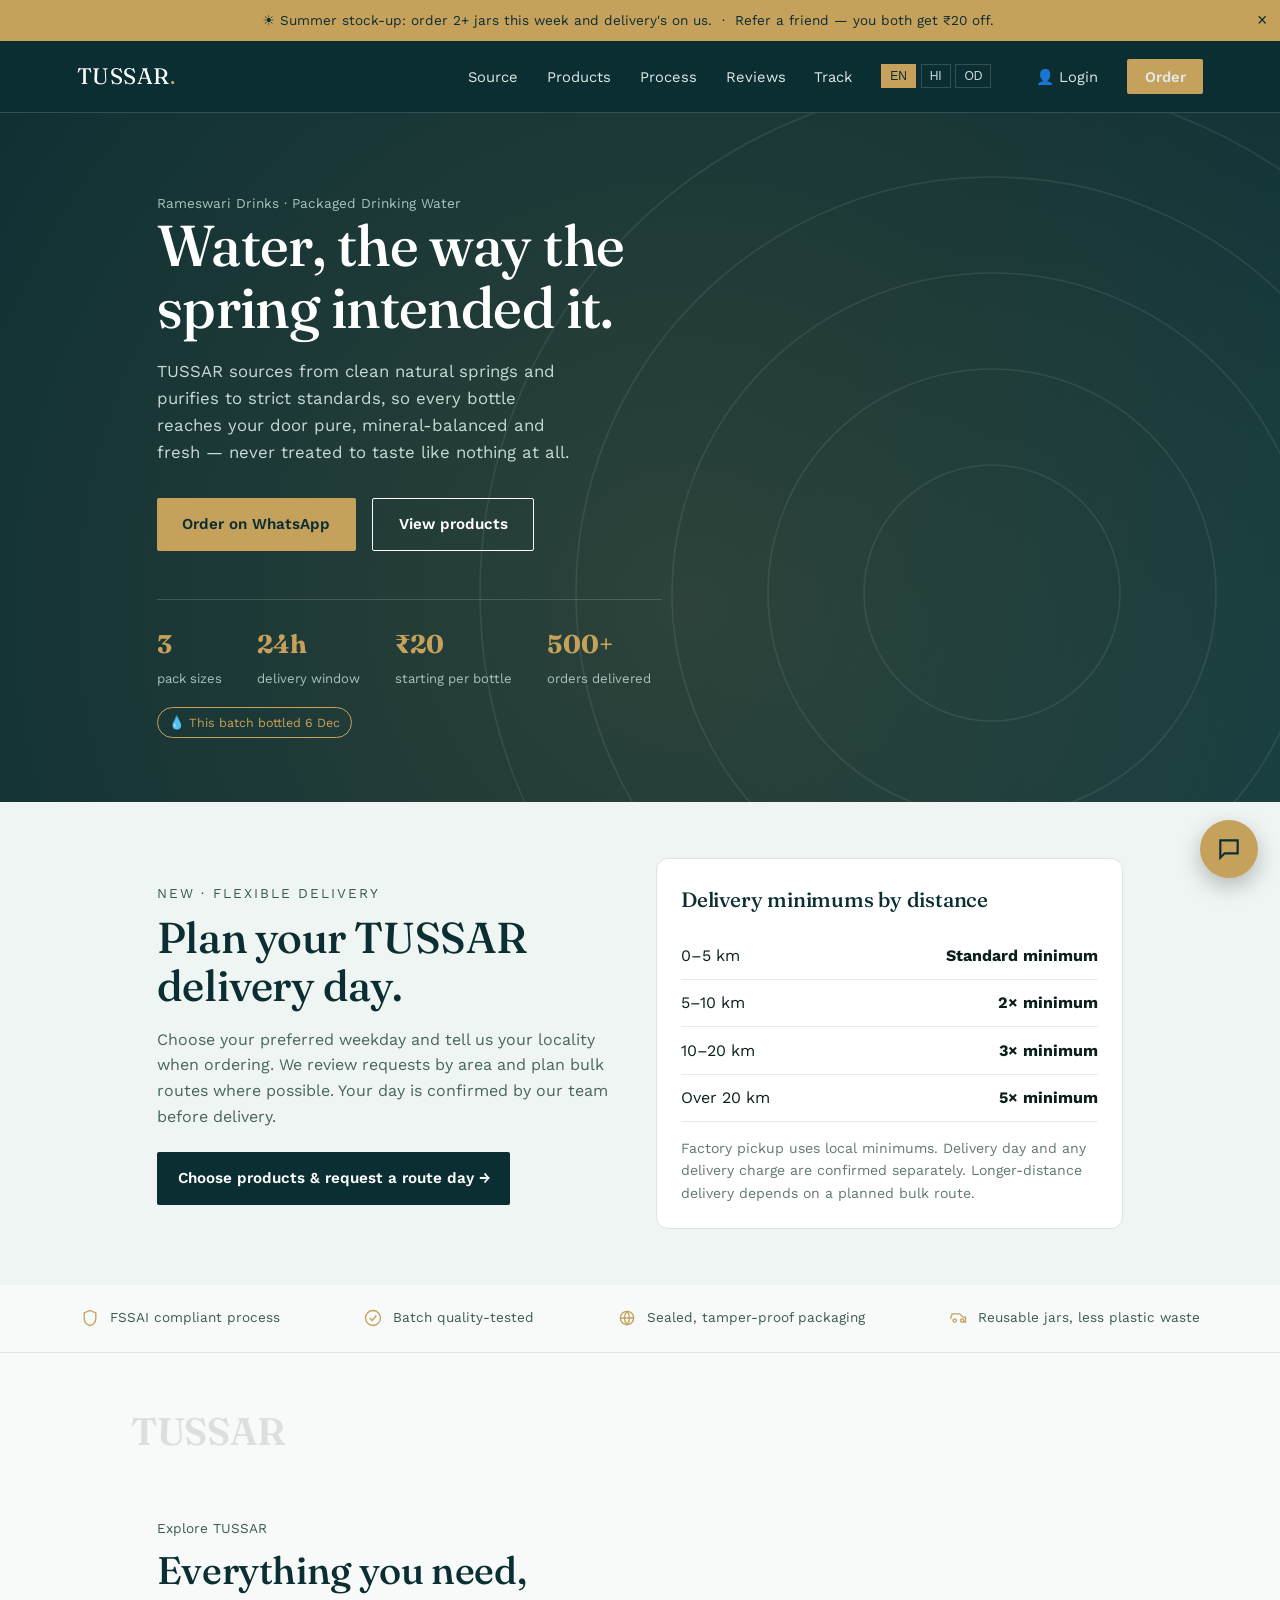
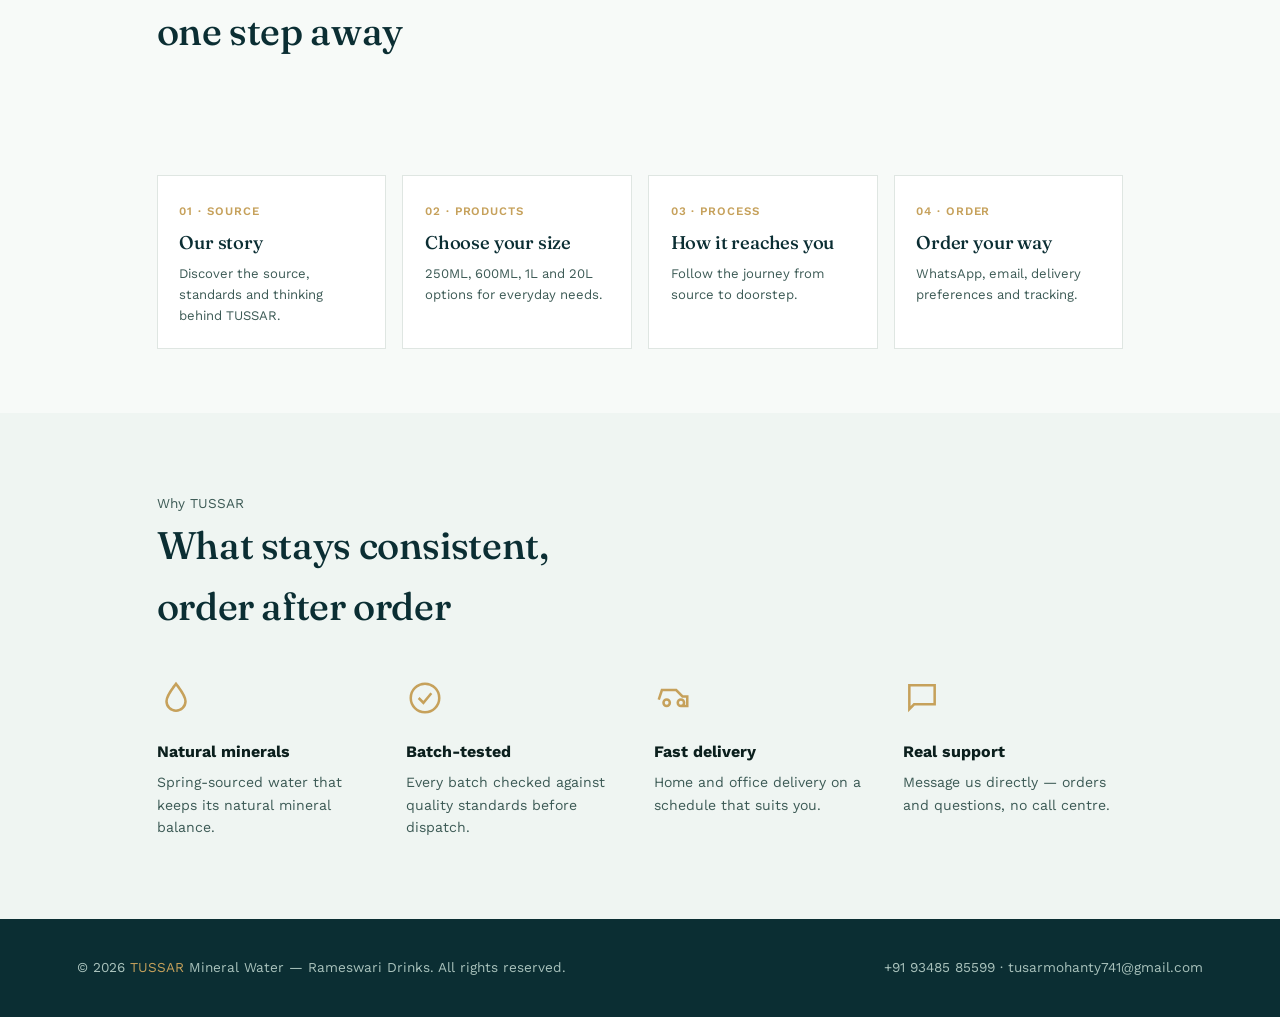
==== commit 6e75a5ba: "Show Smart Route-Day Booking on homepage" ====
--- a/index.html
+++ b/index.html
@@ -536,7 +536,26 @@
     </div>
     <div></div>
   </div>
-</section><div class="trust">
+</section>
+<section class="section" id="smart-route-booking" style="padding:3.5rem 0;background:#eff5f2">
+  <div class="wrap" style="display:grid;grid-template-columns:repeat(auto-fit,minmax(min(100%,320px),1fr));gap:2rem;align-items:center">
+    <div>
+      <p class="eyebrow" style="letter-spacing:.14em;text-transform:uppercase">NEW · FLEXIBLE DELIVERY</p>
+      <h2 style="font-family:Fraunces,serif;color:#0b2e33;font-size:clamp(2rem,3.4vw,2.7rem);line-height:1.12;margin:.6rem 0 1rem">Plan your TUSSAR delivery day.</h2>
+      <p style="color:#49645e;max-width:52ch">Choose your preferred weekday and tell us your locality when ordering. We review requests by area and plan bulk routes where possible. Your day is confirmed by our team before delivery.</p>
+      <a href="order.html" class="btn" style="display:inline-flex;margin-top:1.4rem;background:#0b2e33;color:#fff;padding:.9rem 1.3rem;text-decoration:none">Choose products & request a route day →</a>
+    </div>
+    <div style="background:#fff;border:1px solid #dbe5df;padding:1.5rem;border-radius:12px">
+      <h3 style="font-family:Fraunces,serif;color:#0b2e33;margin:0 0 1rem;font-size:1.3rem">Delivery minimums by distance</h3>
+      <div style="display:grid;grid-template-columns:1fr auto;gap:.7rem;padding:.65rem 0;border-bottom:1px solid #e5ece8"><span>0–5 km</span><strong>Standard minimum</strong></div>
+      <div style="display:grid;grid-template-columns:1fr auto;gap:.7rem;padding:.65rem 0;border-bottom:1px solid #e5ece8"><span>5–10 km</span><strong>2× minimum</strong></div>
+      <div style="display:grid;grid-template-columns:1fr auto;gap:.7rem;padding:.65rem 0;border-bottom:1px solid #e5ece8"><span>10–20 km</span><strong>3× minimum</strong></div>
+      <div style="display:grid;grid-template-columns:1fr auto;gap:.7rem;padding:.65rem 0;border-bottom:1px solid #e5ece8"><span>Over 20 km</span><strong>5× minimum</strong></div>
+      <p style="font-size:.88rem;color:#627873;margin:.9rem 0 0">Factory pickup uses local minimums. Delivery day and any delivery charge are confirmed separately. Longer-distance delivery depends on a planned bulk route.</p>
+    </div>
+  </div>
+</section>
+<div class="trust">
   <div class="wrap trust-row">
     <div class="trust-item"><svg viewBox="0 0 24 24" fill="none" stroke="currentColor" stroke-width="1.6"><path d="M12 3l7 3v6c0 4.5-3 8-7 9-4-1-7-4.5-7-9V6l7-3z"/></svg>FSSAI compliant process</div>
     <div class="trust-item"><svg viewBox="0 0 24 24" fill="none" stroke="currentColor" stroke-width="1.6"><circle cx="12" cy="12" r="9"/><path d="M8 12l3 3 5-6"/></svg>Batch quality-tested</div>
@@ -786,8 +805,8 @@
 const CHAT_DATA=[
   {k:{en:['what','product','sell','offer','water'],hi:['क्या','उत्पाद','प्रोडक्ट','बेच','पानी'],or:['କଣ','ଉତ୍ପାଦ','ପାଣି','ବିକ୍ରି']},
    a:{en:"TUSSAR offers 250ML bottles (₹8.33 each, min 24), 600ML bottles (₹15, min 12), 1L bottles (₹20, min 6), and 20L jars (₹60, min 1).",
-      hi:"TUSSAR प्राकृतिक झरनों से प्राप्त और सख्त मानकों के अनुसार शुद्ध किया गया पैकेज्ड ड्रिंकिंग वाटर है। हमारे पास 1L बोतल, 20L जार और 250ML बॉक्स पैक हैं।",
-      or:"TUSSAR ପ୍ରାକୃତିକ ଝରଣାରୁ ଆସିଥିବା ଏବଂ କଠୋର ମାନ ଅନୁଯାୟୀ ଶୁଦ୍ଧ କରାଯାଇଥିବା ପ୍ୟାକେଜ୍ଡ ପାନୀୟ ଜଳ। 1L ବୋତଲ, 20L ଜାର ଏବଂ 250ML ବକ୍ସ ପ୍ୟାକ୍ ମିଳେ।"}},
+      hi:"TUSSAR प्राकृतिक झरनों से प्राप्त और सख्त मानकों के अनुसार शुद्ध किया गया पैकेज्ड ड्रिंकिंग वाटर है। हमारे पास 250ML, 600ML और 1L बोतलें, साथ ही 20L जार उपलब्ध हैं।",
+      or:"TUSSAR ପ୍ରାକୃତିକ ଝରଣାରୁ ଆସିଥିବା ଏବଂ କଠୋର ମାନ ଅନୁଯାୟୀ ଶୁଦ୍ଧ କରାଯାଇଥିବା ପ୍ୟାକେଜ୍ଡ ପାନୀୟ ଜଳ। 250ML, 600ML ଓ 1L ବୋତଲ ସହିତ 20L ଜାର ମିଳେ।"}},
   {k:{en:['price','cost','rate','how much','₹'],hi:['कीमत','दाम','रेट','कितना','मूल्य'],or:['ଦାମ','ମୂଲ୍ୟ','କେତେ','ରେଟ']},
    a:{en:"250ML Bottle: ₹8.33 each (minimum 24 bottles, ₹200 for 24); 600ML Bottle: ₹15 (minimum 12); 1L Bottle: ₹20 (minimum 6); 20L Jar: ₹60 (minimum 1).",
       hi:"250ML बोतल: ₹8.33 प्रति बोतल (न्यूनतम 24, 24 बोतलों के ₹200); 600ML बोतल: ₹15 (न्यूनतम 12); 1L बोतल: ₹20 (न्यूनतम 6); 20L जार: ₹60 (न्यूनतम 1)।",
@@ -841,9 +860,9 @@
       hi:"20L जार के लिए Weekly Home Refill plan और ऑफिस व बड़े खरीदारों के लिए custom recurring schedules उपलब्ध हैं।",
       or:"20L ଜାର ପାଇଁ Weekly Home Refill plan ଏବଂ ଅଫିସ୍ ଓ ବଡ଼ କ୍ରେତାଙ୍କ ପାଇଁ custom recurring schedule ମିଳେ।"}},
   {k:{en:['pincode','pin code','minimum order','return jar','weekend'],hi:['पिनकोड','पिन कोड','न्यूनतम ऑर्डर','जार वापस','वीकेंड'],or:['ପିନକୋଡ୍','ପିନ କୋଡ୍','ସର୍ବନିମ୍ନ ଅର୍ଡର','ଜାର ଫେରାଇବା','ସପ୍ତାହାନ୍ତ']},
-   a:{en:"Use the pincode checker in the Order section. Minimum orders are 24 bottles for 250ML, 12 bottles for 600ML, 6 bottles for 1L, and 1 jar for 20L.",
-      hi:"Order section में pincode checker इस्तेमाल करें। न्यूनतम ऑर्डर: 250ML की 24 बोतलें, 600ML की 12 बोतलें, 1L की 6 बोतलें और 20L का 1 जार।",
-      or:"Order section ରେ pincode checker ବ୍ୟବହାର କରନ୍ତୁ। ସର୍ବନିମ୍ନ ଅର୍ଡର: 250MLର 24 ବୋତଲ, 600MLର 12 ବୋତଲ, 1Lର 6 ବୋତଲ ଏବଂ 20Lର 1 ଜାର।"}}
+   a:{en:"Local 0–5 km minimums are 24 bottles for 250ML, 12 for 600ML, 6 for 1L, and 1 jar for 20L. For delivery, minimums double at 5–10 km, triple at 10–20 km, and become 5× beyond 20 km. Delivery depends on planned bulk routes; factory pickup keeps local minimums.",
+      hi:"0–5 km के लिए न्यूनतम ऑर्डर: 250ML की 24 बोतलें, 600ML की 12, 1L की 6 और 20L का 1 जार। डिलीवरी में 5–10 km पर मात्रा दोगुनी, 10–20 km पर तिगुनी और 20 km से आगे 5 गुना होगी। डिलीवरी planned bulk route पर निर्भर है; factory pickup पर स्थानीय न्यूनतम लागू रहेगा।",
+      or:"0–5 km ପାଇଁ ସର୍ବନିମ୍ନ ଅର୍ଡର: 250MLର 24 ବୋତଲ, 600MLର 12, 1Lର 6 ଏବଂ 20Lର 1 ଜାର। ଡେଲିଭରି ପାଇଁ 5–10 kmରେ ଦୁଇଗୁଣ, 10–20 kmରେ ତିନିଗୁଣ ଏବଂ 20 kmରୁ ଅଧିକରେ 5 ଗୁଣ ପରିମାଣ ଲାଗିବ। ଡେଲିଭରି planned bulk route ଉପରେ ନିର୍ଭର କରେ; factory pickupରେ ସ୍ଥାନୀୟ ସର୍ବନିମ୍ନ ପରିମାଣ ଲାଗୁ ହେବ।"}}
 ];
 
 const CHAT_TEXT={
@@ -869,7 +888,8 @@
   else if(/600\s*ml|600ml/.test(t)) product='600ML';
   else if(/20\s*l|20l|20\s*litre|20\s*liter|jar|जार|ଜାର/.test(t)) product='20L';
   else if(/1\s*l|1l|1\s*litre|1\s*liter|bottle|बोतल|ବୋତଲ/.test(t)) product='1L';
-  const digit=t.match(/(?:^|\D)(\d{1,3})(?:\D|$)/);
+  const quantityText=t.replace(/\b(?:250|600)\s*ml\b|\b(?:20|1)\s*l\b/gi,' ');
+  const digit=quantityText.match(/(?:^|\D)(\d{1,3})(?:\D|$)/);
   const wordNums={one:1,two:2,three:3,four:4,five:5,six:6,seven:7,eight:8,nine:9,ten:10,एक:1,दो:2,तीन:3,चार:4,पांच:5,पाँच:5,छह:6,सात:7,आठ:8,नौ:9,दस:10,ଏକ:1,ଦୁଇ:2,ତିନି:3,ଚାରି:4,ପାଞ୍ଚ:5,ଛଅ:6,ସାତ:7,ଆଠ:8,ନଅ:9,ଦଶ:10};
   let qty=digit?Number(digit[1]):null;
   if(!qty){for(const [word,n] of Object.entries(wordNums)){if(t.includes(word)){qty=n;break;}}}
@@ -915,9 +935,9 @@
   });
   if(/eta|delivery time|when.*deliver|कब.*डिलीवरी|डिलीवरी.*कब|ଡେଲିଭରି.*କେବେ|କେବେ.*ଡେଲିଭରି/.test(t)){
     return {
-      en:'For a deliverable pincode, the site can show an estimated delivery window. Final ETA is confirmed by TUSSAR after the order is received.',
-      hi:'डिलीवरी वाले पिनकोड के लिए साइट अनुमानित delivery window दिखा सकती है। ऑर्डर मिलने के बाद TUSSAR final ETA confirm करेगा।',
-      or:'ଡେଲିଭରି ଯୋଗ୍ୟ ପିନକୋଡ୍ ପାଇଁ ସାଇଟ୍ ଅନୁମାନିତ delivery window ଦେଖାଇପାରେ। ଅର୍ଡର ମିଳିବା ପରେ TUSSAR final ETA confirm କରିବ।'
+      en:'Delivery depends on distance, minimum quantity and whether a bulk route is planned for that direction. TUSSAR confirms the route day and any delivery charge after reviewing the order. Factory pickup is also available.',
+      hi:'डिलीवरी वाले पिनकोड के लिए साइट अनुमानित delivery window दिखा सकती है। डिलीवरी दूरी, न्यूनतम मात्रा और planned route पर निर्भर है। TUSSAR route day और delivery charge की पुष्टि करेगा।',
+      or:'ଡେଲିଭରି ଦୂରତା, ସର୍ବନିମ୍ନ ପରିମାଣ ଓ ସେହି ଦିଗକୁ bulk route ଯୋଜନା ଉପରେ ନିର୍ଭର କରେ। TUSSAR route day ଓ charge କନଫର୍ମ କରିବ। Factory pickup ମଧ୍ୟ ଉପଲବ୍ଧ।'
     }[lang];
   }
   return best?best.a[lang]||best.a.en:CHAT_TEXT[lang].fallback;
@@ -1089,10 +1109,10 @@
   const eta=document.getElementById('deliveryEta');
   if(!eta)return;
   eta.textContent=chatLanguage==='hi'
-    ? 'Estimated delivery: 24–48 hours after order confirmation. Final ETA will be confirmed by TUSSAR.'
+    ? 'Delivery is arranged according to distance, minimum order quantity and planned route availability. TUSSAR will confirm the route day and any delivery charge after reviewing your order.'
     : chatLanguage==='or'
-    ? 'ଅନୁମାନିତ ଡେଲିଭରି: ଅର୍ଡର କନଫର୍ମ ହେବା ପରେ 24–48 ଘଣ୍ଟା। Final ETA TUSSAR କନଫର୍ମ କରିବ।'
-    : 'Estimated delivery: 24–48 hours after order confirmation. Final ETA will be confirmed by TUSSAR.';
+    ? 'ଦୂରତା, ସର୍ବନିମ୍ନ ଅର୍ଡର ପରିମାଣ ଓ ଯୋଜନାବଦ୍ଧ ରୁଟ୍ ଅନୁସାରେ ଡେଲିଭରି ହେବ। TUSSAR ରୁଟ୍ ଦିନ ଓ ଚାର୍ଜ କନଫର୍ମ କରିବ।'
+    : 'Delivery is arranged according to distance, minimum order quantity and planned route availability. TUSSAR will confirm the route day and any delivery charge after reviewing your order.';
   eta.classList.add('show');
 }
 function checkPincode(){
@@ -1102,7 +1122,7 @@
   if(eta)eta.classList.remove('show');
   if(!/^\d{6}$/.test(val)){out.textContent='Enter a valid 6-digit pincode.';return;}
   if(DELIVERY_PINCODES.includes(val)){
-    out.textContent='Good news — we deliver to your area. Place your order above.';
+    out.textContent='Your pincode is in our current coverage list. Delivery still depends on distance, minimum quantity and a planned route; TUSSAR will confirm the route day and any charge.';
     showDeliveryEta(val);
   }else{
     out.textContent="We're not listed there yet — message us on WhatsApp and we'll confirm.";
@@ -1127,22 +1147,12 @@
   try{localStorage.setItem('tussar_banner_dismissed','1');}catch(e){}
 }
 
-// geolocation delivery check — replace with your real service-area centre
-const SERVICE_CENTER={lat:19.3149,lng:84.7941}; // Berhampur, Odisha
-const SERVICE_RADIUS_KM=15;
+// Delivery-distance helper: customers select the nearest distance band in the order form.
 function checkMyLocation(){
   const out=document.getElementById('pincodeResult');
-  if(!navigator.geolocation){out.textContent='Location isn\'t available on this device — try the pincode field.';return;}
-  out.textContent='Checking your location...';
-  navigator.geolocation.getCurrentPosition(pos=>{
-    const {latitude:lat,longitude:lng}=pos.coords;
-    const R=6371,dLat=(lat-SERVICE_CENTER.lat)*Math.PI/180,dLng=(lng-SERVICE_CENTER.lng)*Math.PI/180;
-    const a=Math.sin(dLat/2)**2+Math.cos(lat*Math.PI/180)*Math.cos(SERVICE_CENTER.lat*Math.PI/180)*Math.sin(dLng/2)**2;
-    const dist=R*2*Math.atan2(Math.sqrt(a),Math.sqrt(1-a));
-    out.textContent = dist<=SERVICE_RADIUS_KM
-      ? `You're about ${dist.toFixed(1)}km from our base — within our delivery area.`
-      : `You're about ${dist.toFixed(0)}km away — message us on WhatsApp to confirm delivery.`;
-  },()=>{out.textContent='Could not access your location — try the pincode field instead.'});
+  out.textContent='Use Google Maps to estimate the road distance from the TUSSAR factory (Kusupur, Odisha 752110), then choose the matching distance band in the order form. Delivery beyond 5 km depends on minimum quantities and a planned route. Factory pickup remains available; final availability is confirmed by TUSSAR.';
+  const link=document.querySelector('.delivery-base a');
+  if(link)window.open(link.href,'_blank','noopener');
 }
 
 // language toggle — partial coverage (nav + hero); extend I18N to cover more text
@@ -1172,8 +1182,8 @@
   const lang=getCurrentLanguage();
   const messages={
     en:{general:"Hi TUSSAR, I'd like to place an order.",'1L':"Hi TUSSAR, I'd like to order 1L bottles.",'20L':"Hi TUSSAR, I'd like to order a 20L jar.",'250ML':"Hi TUSSAR, I'd like to order 250ML bottles (minimum 24 bottles, ₹200 per 24)."},
-    hi:{general:'नमस्ते TUSSAR, मुझे ऑर्डर करना है।','1L':'नमस्ते TUSSAR, मुझे 1L बोतलें ऑर्डर करनी हैं।','20L':'नमस्ते TUSSAR, मुझे 20L जार ऑर्डर करना है।','250ML':'नमस्ते TUSSAR, मुझे 250ML बोतलें ऑर्डर करनी हैं (न्यूनतम 24 बोतलें)।'},
-    or:{general:'ନମସ୍କାର TUSSAR, ମୁଁ ଅର୍ଡର କରିବାକୁ ଚାହୁଁଛି।','1L':'ନମସ୍କାର TUSSAR, ମୁଁ 1L ବୋତଲ ଅର୍ଡର କରିବାକୁ ଚାହୁଁଛି।','20L':'ନମସ୍କାର TUSSAR, ମୁଁ 20L ଜାର ଅର୍ଡର କରିବାକୁ ଚାହୁଁଛି।','250ML':'ନମସ୍କାର TUSSAR, ମୁଁ 250ML ବୋତଲ ଅର୍ଡର କରିବାକୁ ଚାହୁଁଛି (ସର୍ବନିମ୍ନ 24 ବୋତଲ)।'}
+    hi:{general:'नमस्ते TUSSAR, मुझे ऑर्डर करना है।','1L':'नमस्ते TUSSAR, मुझे 1L बोतलें ऑर्डर करनी हैं (न्यूनतम 6 बोतलें)।','20L':'नमस्ते TUSSAR, मुझे ₹60 की दर से 20L जार ऑर्डर करना है (न्यूनतम 1 जार)।','250ML':'नमस्ते TUSSAR, मुझे 250ML बोतलें ऑर्डर करनी हैं (न्यूनतम 24 बोतलें)।'},
+    or:{general:'ନମସ୍କାର TUSSAR, ମୁଁ ଅର୍ଡର କରିବାକୁ ଚାହୁଁଛି।','1L':'ନମସ୍କାର TUSSAR, ମୁଁ 1L ବୋତଲ ଅର୍ଡର କରିବାକୁ ଚାହୁଁଛି (ସର୍ବନିମ୍ନ 6 ବୋତଲ)।','20L':'ନମସ୍କାର TUSSAR, ମୁଁ ₹60 ଦରରେ 20L ଜାର ଅର୍ଡର କରିବାକୁ ଚାହୁଁଛି (ସର୍ବନିମ୍ନ 1 ଜାର)।','250ML':'ନମସ୍କାର TUSSAR, ମୁଁ 250ML ବୋତଲ ଅର୍ଡର କରିବାକୁ ଚାହୁଁଛି (ସର୍ବନିମ୍ନ 24 ବୋତଲ)।'}
   };
   const text=messages[lang][product||'general'];
   window.open('https://wa.me/919348585599?text='+encodeURIComponent(text),'_blank');
